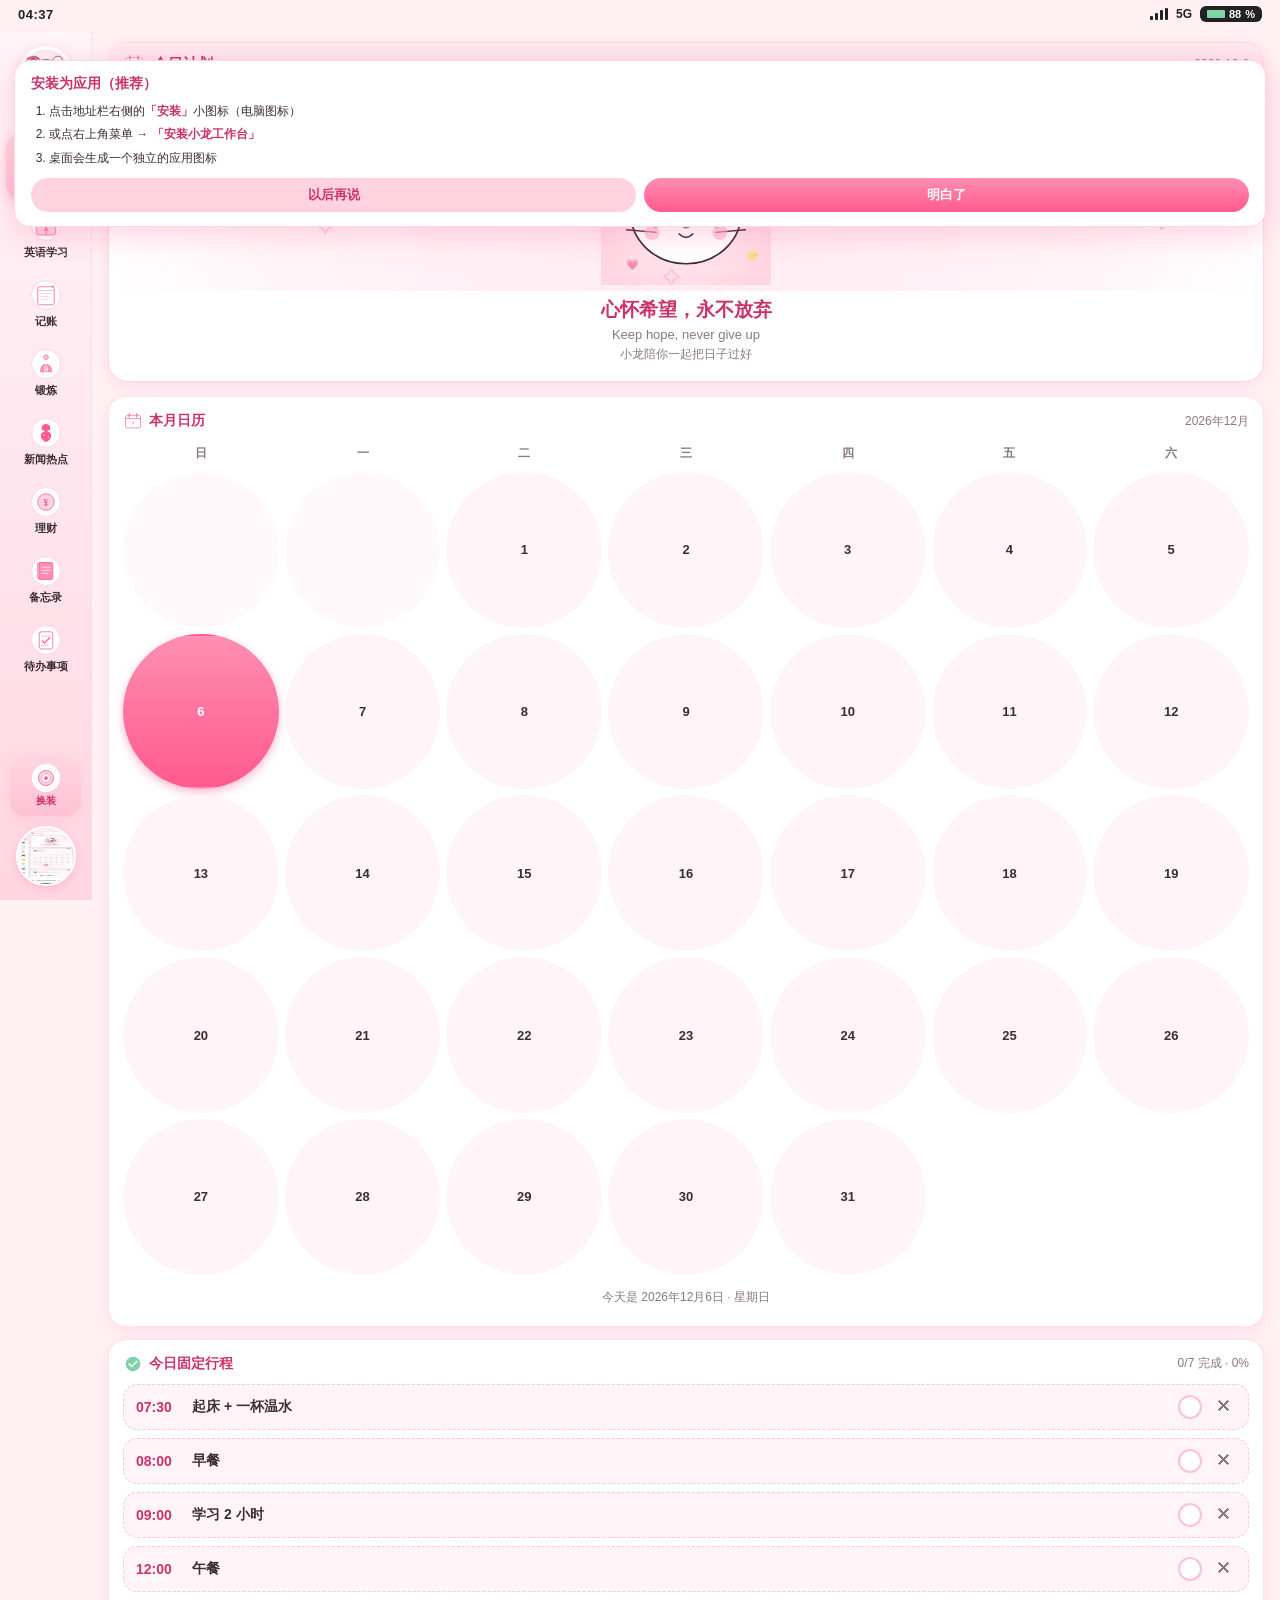
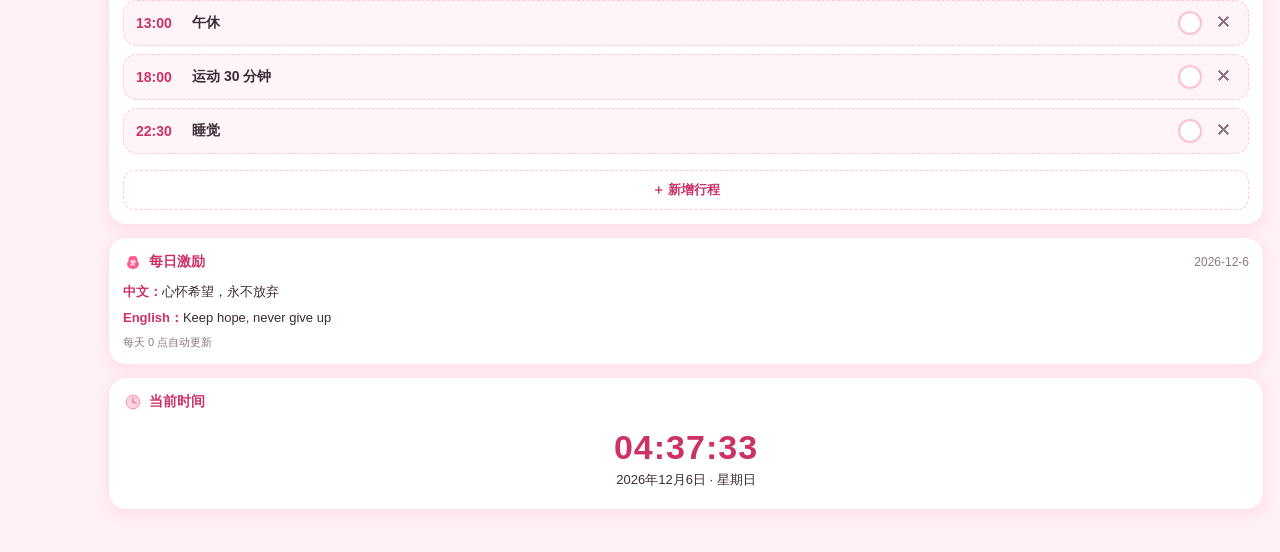
==== index.html @ 670fb342 "记账页改造：4321 四分存钱法（对话记账/预算进度/储蓄目标/存钱） - 替换原记账页为 4 个 tab 结构 - 对话记账：自然语言解析（'奶茶 15' / '刚需 房租 2000' / '收入 " ====
<!DOCTYPE html>
<html lang="zh-CN">
<head>
<meta charset="UTF-8" />
<meta name="viewport" content="width=device-width,initial-scale=1.0,maximum-scale=1.0,user-scalable=no" />
<meta name="theme-color" content="#ff5a8d" />
<meta name="apple-mobile-web-app-capable" content="yes" />
<meta name="apple-mobile-web-app-status-bar-style" content="default" />
<meta name="apple-mobile-web-app-title" content="小龙工作台" />
<meta name="mobile-web-app-capable" content="yes" />
<meta name="description" content="小龙工作台 - Hello Kitty 风格的个人工作台，支持换装和自定义主题" />
<link rel="manifest" href="./manifest.json?v=2" />
<link rel="icon" type="image/png" sizes="32x32" href="./assets/favicon-32.png?v=2" />
<link rel="icon" type="image/png" sizes="16x16" href="./assets/favicon-16.png?v=2" />
<link rel="apple-touch-icon" href="./assets/apple-touch-icon.png?v=2" />
<link rel="apple-touch-icon" sizes="180x180" href="./assets/apple-touch-icon.png?v=2" />
<link rel="apple-touch-icon-precomposed" href="./assets/apple-touch-icon.png?v=2" />
<link rel="stylesheet" href="./styles.css" />
<title>小龙工作台 · Kitty 风格</title>
</head>
<body>

<!-- 顶部状态栏 -->
<header class="status-bar">
  <span id="statusTime" class="status-time">--:--</span>
  <span class="status-icons">
    <span class="signal">
      <span></span><span></span><span></span><span></span>
    </span>
    <span class="net">5G</span>
    <span class="battery">
      <span class="batt-fill"></span>
      <span id="battPct">88</span>%
    </span>
  </span>
</header>

<div class="app">

  <!-- 左侧导航 -->
  <aside class="sidebar" id="sidebar">
    <div class="side-top">
      <img src="./assets/kitty.svg" alt="小龙" class="avatar-img" />
      <div class="avatar-name">小龙</div>
    </div>
    <nav class="nav">
      <button class="nav-item active" data-target="today">
        <span class="ico-img"><img src="./assets/kitty.svg" alt=""></span>
        <span class="label">今日计划</span>
      </button>
      <button class="nav-item" data-target="english">
        <span class="ico-img"><img src="./assets/icons/book.svg" alt=""></span>
        <span class="label">英语学习</span>
      </button>
      <button class="nav-item" data-target="ledger">
        <span class="ico-img"><img src="./assets/icons/ledger.svg" alt=""></span>
        <span class="label">记账</span>
      </button>
      <button class="nav-item" data-target="exercise">
        <span class="ico-img"><img src="./assets/icons/run.svg" alt=""></span>
        <span class="label">锻炼</span>
      </button>
      <button class="nav-item" data-target="news">
        <span class="ico-img"><img src="./assets/icons/fire.svg" alt=""></span>
        <span class="label">新闻热点</span>
      </button>
      <button class="nav-item" data-target="finance">
        <span class="ico-img"><img src="./assets/icons/money.svg" alt=""></span>
        <span class="label">理财</span>
      </button>
      <button class="nav-item" data-target="memo">
        <span class="ico-img"><img src="./assets/icons/memo.svg" alt=""></span>
        <span class="label">备忘录</span>
      </button>
      <button class="nav-item" data-target="todo">
        <span class="ico-img"><img src="./assets/icons/todo.svg" alt=""></span>
        <span class="label">待办事项</span>
      </button>
    </nav>
    <button class="customize-btn" id="customizeBtn">
      <span class="icon-wrap"><img src="./assets/icons/customize.svg" alt="" style="width:20px;height:20px;"></span>
      <span class="label">换装</span>
    </button>
    <div class="side-bottom">
      <img src="./assets/kitty-avatar.jpg" alt="" class="bot-kitty" />
    </div>
  </aside>

  <main class="content">

    <!-- 今日计划 -->
    <section class="page active" id="page-today">
      <div class="hero-card">
        <div class="page-header pink">
          <div class="left">
            <img src="./assets/icons/cal.svg" alt="" class="header-ico" />
            <span class="page-title">今日计划</span>
          </div>
          <span class="page-date" id="todayDate">2026-07-28</span>
        </div>
        <div class="hero-illu">
          <img src="./assets/kitty-hero.svg" alt="Kitty" class="hero-kitty" />
          <div class="sparkles">
            <span>✦</span><span>✧</span><span>✦</span><span>✧</span><span>✦</span><span>✧</span>
          </div>
        </div>
        <div class="hero-motto">
          <div class="motto-cn" id="mottoCN">今天也要元气满满呀</div>
          <div class="motto-en" id="mottoEN">Be full of energy today</div>
          <div class="motto-sub">小龙陪你一起把日子过好</div>
        </div>
      </div>

      <!-- 本月日历 -->
      <div class="card cal-card">
        <div class="card-row">
          <div class="card-title pink">
            <img src="./assets/icons/cal.svg" alt="" class="card-ico" />
            <span>本月日历</span>
          </div>
          <span class="muted" id="calMonthLabel">--</span>
        </div>
        <div class="cal-grid" id="calGrid"></div>
        <div class="cal-tip" id="calTip">今天是 --</div>
      </div>

      <!-- 今日固定行程 -->
      <div class="card checkin-card">
        <div class="card-row">
          <div class="card-title pink">
            <img src="./assets/icons/check.svg" alt="" class="card-ico" />
            <span>今日固定行程</span>
          </div>
          <span class="muted"><span id="checkDone">0</span>/7 完成 · <span id="checkPct">0</span>%</span>
        </div>
        <div class="routine-list" id="routineList"></div>
        <button class="btn-add-routine" id="addRoutineBtn">＋ 新增行程</button>
      </div>

      <!-- 每日激励 -->
      <div class="card quote-card">
        <div class="card-row">
          <div class="card-title pink">
            <img src="./assets/icons/heart.svg" alt="" class="card-ico" />
            <span>每日激励</span>
          </div>
          <span class="muted" id="quoteDate">—</span>
        </div>
        <div class="quote-line"><b>中文：</b><span id="quoteCN">—</span></div>
        <div class="quote-line"><b>English：</b><span id="quoteEN">—</span></div>
        <div class="quote-tip">每天 0 点自动更新</div>
      </div>

      <!-- 时钟 -->
      <div class="card clock-card">
        <div class="card-row">
          <div class="card-title pink">
            <img src="./assets/icons/clock.svg" alt="" class="card-ico" />
            <span>当前时间</span>
          </div>
        </div>
        <div class="clock-display">
          <div class="clock-time" id="clockTime">--:--:--</div>
          <div class="clock-date" id="clockDate">--</div>
        </div>
      </div>
    </section>

    <!-- 英语学习 -->
    <section class="page" id="page-english">
      <div class="page-header pink">
        <div class="left">
          <img src="./assets/icons/book.svg" alt="" class="header-ico" />
          <span class="page-title">英语学习</span>
        </div>
        <span class="page-date" id="enDate"></span>
      </div>

      <div class="card">
        <div class="card-title pink">今日单词打卡</div>
        <div class="word-card">
          <div class="word-en" id="wordEN">—</div>
          <div class="word-phonetic" id="wordPhonetic">—</div>
          <div class="word-cn" id="wordCN">—</div>
          <div class="word-example" id="wordExample">—</div>
        </div>
        <div class="actions-row">
          <button id="wordKnown" class="btn-pink">我会了</button>
          <button id="wordNext" class="btn-soft">下一个</button>
        </div>
        <div class="word-stats">
          <div>今日已掌握 <b id="wordKnownCount">0</b> 个</div>
          <div>累计掌握 <b id="wordTotalCount">0</b> 个</div>
        </div>
      </div>

      <div class="card">
        <div class="card-row">
          <span class="card-title pink">学习计划</span>
          <button id="addPlanBtn" class="btn-mini">＋ 新增</button>
        </div>
        <ul class="plan-list" id="planList"></ul>
        <div class="form-row" id="planAdd" hidden>
          <input id="planInput" placeholder="例如：每天背 20 个单词" />
          <select id="planCycle">
            <option value="daily">每日</option>
            <option value="weekly">每周</option>
            <option value="monthly">每月</option>
          </select>
          <button id="planSave" class="btn-pink">保存</button>
        </div>
      </div>

      <div class="card">
        <div class="card-title pink">连续打卡日历</div>
        <div class="streak-grid" id="streakGrid"></div>
      </div>
    </section>

    <!-- 记账（4321 四分存钱法） -->
    <section class="page" id="page-ledger">
      <div class="page-header pink">
        <div class="left">
          <img src="./assets/icons/sprout.svg" alt="" class="header-ico" />
          <span class="page-title">财务储蓄</span>
        </div>
        <span class="page-date" id="ledgerDate"></span>
      </div>

      <!-- 本月收入卡片 -->
      <div class="card income-card">
        <div class="income-row">
          <div>
            <div class="muted">本月收入</div>
            <div class="big-amount">¥<span id="monthIncome">0</span></div>
          </div>
          <button id="setIncomeBtn" class="btn-pink-small">设置收入</button>
        </div>
        <div class="muted" style="margin-top:4px;font-size:11px;">每月 1 号自动重置 · 按 40/30/20/10 分配到 4 个存钱罐</div>
      </div>

      <!-- 4 个 tab 切换 -->
      <div class="tab-bar" id="ledgerTabs">
        <button class="tab-item active" data-tab="chat">对话记账</button>
        <button class="tab-item" data-tab="pot">预算进度</button>
        <button class="tab-item" data-tab="goal">储蓄目标</button>
        <button class="tab-item" data-tab="plan">存钱</button>
      </div>

      <!-- Tab 1: 对话记账 -->
      <div class="tab-pane active" data-pane="chat">
        <div class="chat-card">
          <img src="./assets/icons/sprout.svg" alt="" class="chat-avatar" />
          <div class="chat-bubble">
            <div>嗨～我是你的记账小伙伴小苗</div>
            <div>直接发「刚需 外卖 36」</div>
            <div>或者「奶茶 15」就能记账啦！</div>
            <div>发「收入 8000」可以更新月收入哦～</div>
          </div>
        </div>

        <div class="card chat-input-card">
          <div class="form-row" style="grid-template-columns:1fr auto;">
            <input id="chatInput" placeholder="试试：休闲 奶茶 15" />
            <button id="chatSubmit" class="btn-pink">记一笔</button>
          </div>
          <div class="chat-tip">支持自然语言：「外卖36」「刚需 房租 2000」「收入 8000」</div>
        </div>

        <div class="card">
          <div class="card-row">
            <span class="card-title pink">本月账单（<span id="transCount">0</span> 笔）</span>
            <button id="resetMonthBtn" class="btn-mini ghost">清空本月</button>
          </div>
          <ul class="chat-list" id="transList4321"></ul>
        </div>
      </div>

      <!-- Tab 2: 预算进度 -->
      <div class="tab-pane" data-pane="pot">
        <div class="pot-intro">
          <div class="card-title pink">四个存钱罐</div>
          <div class="muted">满格=装满钱，消费从右往左取钱</div>
        </div>

        <div class="pot-list">
          <div class="pot-card" data-pot="need">
            <div class="pot-head">
              <img src="./assets/icons/pot-need.svg" class="pot-ico" alt="">
              <div class="pot-meta">
                <div class="pot-name">刚需支出</div>
                <div class="pot-pct">40% · 房租/水电/三餐/日用品</div>
              </div>
              <div class="pot-left"><div class="pot-left-cap">剩余</div><b id="potNeedLeft">¥0</b></div>
            </div>
            <div class="pot-progress"><i id="potNeedBar" style="width:0%"></i></div>
            <div class="pot-total">¥<span id="potNeedTotal">0</span></div>
          </div>

          <div class="pot-card" data-pot="want">
            <div class="pot-head">
              <img src="./assets/icons/pot-want.svg" class="pot-ico" alt="">
              <div class="pot-meta">
                <div class="pot-name">休闲弹性</div>
                <div class="pot-pct">30% · 穿搭/聚餐/爱好/网购/娱乐</div>
              </div>
              <div class="pot-left"><div class="pot-left-cap">剩余</div><b id="potWantLeft">¥0</b></div>
            </div>
            <div class="pot-progress"><i id="potWantBar" style="width:0%"></i></div>
            <div class="pot-total">¥<span id="potWantTotal">0</span></div>
          </div>

          <div class="pot-card" data-pot="save">
            <div class="pot-head">
              <img src="./assets/icons/pot-save.svg" class="pot-ico" alt="">
              <div class="pot-meta">
                <div class="pot-name">储蓄理财</div>
                <div class="pot-pct">20% · 原则只存入，减少支出</div>
              </div>
              <div class="pot-left"><div class="pot-left-cap">剩余</div><b id="potSaveLeft">¥0</b></div>
            </div>
            <div class="pot-progress"><i id="potSaveBar" style="width:0%"></i></div>
            <div class="pot-total">¥<span id="potSaveTotal">0</span></div>
          </div>

          <div class="pot-card" data-pot="emerg">
            <div class="pot-head">
              <img src="./assets/icons/pot-emerg.svg" class="pot-ico" alt="">
              <div class="pot-meta">
                <div class="pot-name">应急备用</div>
                <div class="pot-pct">10% · 医疗/突发紧急开销</div>
              </div>
              <div class="pot-left"><div class="pot-left-cap">剩余</div><b id="potEmergLeft">¥0</b></div>
            </div>
            <div class="pot-progress"><i id="potEmergBar" style="width:0%"></i></div>
            <div class="pot-total">¥<span id="potEmergTotal">0</span></div>
          </div>
        </div>

        <div class="card">
          <div class="card-row">
            <span class="card-title pink">本月账单（<span id="transCount2">0</span> 笔）</span>
          </div>
          <ul class="chat-list" id="transList2_4321"></ul>
        </div>
      </div>

      <!-- Tab 3: 储蓄目标 -->
      <div class="tab-pane" data-pane="goal">
        <div id="goalList4321"></div>
        <button id="addGoalBtn" class="btn-pink-big">＋ 新建储蓄目标</button>
        <button id="monthReportBtn" class="btn-soft" style="width:100%;margin-top:8px;">查看本月财务报告</button>
      </div>

      <!-- Tab 4: 存钱 -->
      <div class="tab-pane" data-pane="plan">
        <div class="card plan-intro">
          <div class="card-title pink">选一个存钱模式</div>
          <div class="muted" style="margin-top:4px;">自动生成可勾选的存钱计划，无痛积少成多</div>
        </div>

        <div class="card plan-template">
          <div class="plan-title">52周递增法</div>
          <div class="plan-desc">第1周 10 元，每周多 10 元，一年悄悄存下 13,780 元</div>
          <div class="form-row" style="grid-template-columns:1fr auto;align-items:center;">
            <div class="plan-input-wrap"><input id="plan52Start" type="number" value="10" /><span class="muted">元起存</span></div>
            <button id="gen52Btn" class="btn-pink-small">生成计划</button>
          </div>
        </div>

        <div class="card plan-template">
          <div class="plan-title">12存单法</div>
          <div class="plan-desc">每月固定存一笔，12 个月后连本带息滚动，强制造储蓄</div>
          <div class="form-row" style="grid-template-columns:1fr auto;align-items:center;">
            <div class="plan-input-wrap"><input id="plan12Amount" type="number" value="500" /><span class="muted">元/月</span></div>
            <button id="gen12Btn" class="btn-pink-small">生成计划</button>
          </div>
        </div>

        <div class="card plan-template">
          <div class="plan-title">收入比例法</div>
          <div class="plan-desc">按月收入比例自动计算，发工资先存钱</div>
          <div class="form-row" style="grid-template-columns:1fr auto;align-items:center;">
            <div class="plan-input-wrap"><input id="planPct" type="number" value="20" /><span class="muted">% 收入</span></div>
            <button id="genPctBtn" class="btn-pink-small">生成计划</button>
          </div>
        </div>

        <div id="planList4321"></div>
      </div>
    </section>

    <!-- 设置收入弹窗 -->
    <div class="modal-overlay" id="setIncomeModal" hidden>
      <div class="modal">
        <div class="modal-head">
          <h3>设置本月收入</h3>
          <button class="modal-close" data-close="setIncomeModal">✕</button>
        </div>
        <div class="modal-body">
          <div class="muted" style="margin-bottom:8px;">设置后将自动按 40/30/20/10 分配到 4 个存钱罐</div>
          <input id="setIncomeInput" type="number" placeholder="输入本月收入金额" style="width:100%;padding:10px;border:1px solid #ffc8d8;border-radius:10px;" />
        </div>
        <div class="modal-actions">
          <button class="btn-soft" data-close="setIncomeModal">取消</button>
          <button id="setIncomeConfirm" class="btn-pink">确定</button>
        </div>
      </div>
    </div>

    <!-- 新建储蓄目标弹窗 -->
    <div class="modal-overlay" id="addGoalModal" hidden>
      <div class="modal">
        <div class="modal-head">
          <h3>新建储蓄目标</h3>
          <button class="modal-close" data-close="addGoalModal">✕</button>
        </div>
        <div class="modal-body">
          <div class="form-row" style="grid-template-columns:1fr;">
            <input id="goalNameInput" placeholder="目标名称，例如：日本旅行" />
            <input id="goalTargetInput" type="number" placeholder="目标金额" />
            <input id="goalDeadlineInput" type="date" />
          </div>
        </div>
        <div class="modal-actions">
          <button class="btn-soft" data-close="addGoalModal">取消</button>
          <button id="addGoalConfirm" class="btn-pink">创建</button>
        </div>
      </div>
    </div>

    <!-- 存入弹窗 -->
    <div class="modal-overlay" id="depositModal" hidden>
      <div class="modal">
        <div class="modal-head">
          <h3 id="depositTitle">存入</h3>
          <button class="modal-close" data-close="depositModal">✕</button>
        </div>
        <div class="modal-body">
          <div class="muted" style="margin-bottom:8px;">从「储蓄理财」罐扣除相应金额</div>
          <input id="depositInput" type="number" placeholder="存入金额" style="width:100%;padding:10px;border:1px solid #ffc8d8;border-radius:10px;" />
        </div>
        <div class="modal-actions">
          <button class="btn-soft" data-close="depositModal">取消</button>
          <button id="depositConfirm" class="btn-pink">确定</button>
        </div>
      </div>
    </div>

    <!-- 流水明细弹窗 -->
    <div class="modal-overlay" id="historyModal" hidden>
      <div class="modal">
        <div class="modal-head">
          <h3 id="historyTitle">流水明细</h3>
          <button class="modal-close" data-close="historyModal">✕</button>
        </div>
        <div class="modal-body">
          <ul class="chat-list" id="historyList"></ul>
        </div>
        <div class="modal-actions">
          <button class="btn-pink" data-close="historyModal">关闭</button>
        </div>
      </div>
    </div>

    <!-- 锻炼 -->
    <section class="page" id="page-exercise">
      <div class="page-header pink">
        <div class="left">
          <img src="./assets/icons/run.svg" alt="" class="header-ico" />
          <span class="page-title">锻炼</span>
        </div>
        <span class="page-date" id="sportDate"></span>
      </div>
      <div class="card">
        <div class="card-title pink">今日锻炼打卡</div>
        <div class="sport-quick">
          <button data-sport="跑步" class="btn-soft">跑步</button>
          <button data-sport="瑜伽" class="btn-soft">瑜伽</button>
          <button data-sport="跳绳" class="btn-soft">跳绳</button>
          <button data-sport="力量" class="btn-soft">力量</button>
          <button data-sport="散步" class="btn-soft">散步</button>
          <button data-sport="骑行" class="btn-soft">骑行</button>
        </div>
        <div class="sport-stats">
          <div>本周已运动 <b id="sportWeek">0</b> 次</div>
          <div>累计 <b id="sportTotal">0</b> 次</div>
        </div>
      </div>
      <div class="card">
        <div class="card-row">
          <span class="card-title pink">今日记录</span>
          <span class="muted">支持自填</span>
        </div>
        <div class="form-row">
          <input id="sportName" placeholder="运动项目" />
          <input id="sportMin" type="number" placeholder="时长(分钟)" />
          <button id="sportAdd" class="btn-pink">＋ 记录</button>
        </div>
        <ul class="ledger-list" id="sportList"></ul>
      </div>
      <div class="card">
        <div class="card-title pink">本周运动日历</div>
        <div class="week-grid" id="sportWeekGrid"></div>
      </div>
    </section>

    <!-- 新闻热点 -->
    <section class="page" id="page-news">
      <div class="page-header pink">
        <div class="left">
          <img src="./assets/icons/fire.svg" alt="" class="header-ico" />
          <span class="page-title">新闻热点</span>
        </div>
        <span class="page-date" id="newsDate"></span>
      </div>
      <div class="card">
        <div class="card-title pink">今日要闻</div>
        <ul class="news-list" id="newsList"></ul>
      </div>
      <div class="card">
        <div class="card-row">
          <span class="card-title pink">我的关注</span>
          <button id="addNewsBtn" class="btn-mini">＋ 添加</button>
        </div>
        <ul class="follow-list" id="followList"></ul>
        <div class="form-row" id="followAdd" hidden>
          <input id="followInput" placeholder="想关注的话题，例如：AI 新进展" />
          <button id="followSave" class="btn-pink">保存</button>
        </div>
      </div>
    </section>

    <!-- 理财 -->
    <section class="page" id="page-finance">
      <div class="page-header pink">
        <div class="left">
          <img src="./assets/icons/money.svg" alt="" class="header-ico" />
          <span class="page-title">理财</span>
        </div>
        <span class="page-date" id="finDate"></span>
      </div>
      <div class="card">
        <div class="card-title pink">我的资产</div>
        <div class="fin-total">
          <div class="muted">总资产(¥)</div>
          <div class="big" id="finTotal">0.00</div>
        </div>
        <div class="fin-grid">
          <div class="fin-card"><div class="muted">余额</div><div id="finBalance">0.00</div></div>
          <div class="fin-card"><div class="muted">基金</div><div id="finFund">0.00</div></div>
          <div class="fin-card"><div class="muted">存款</div><div id="finSaving">0.00</div></div>
          <div class="fin-card"><div class="muted">其他</div><div id="finOther">0.00</div></div>
        </div>
      </div>
      <div class="card">
        <div class="card-title pink">更新资产</div>
        <div class="form-row">
          <input id="finInput" type="number" placeholder="金额" />
          <select id="finKind">
            <option value="balance">余额</option>
            <option value="fund">基金</option>
            <option value="saving">存款</option>
            <option value="other">其他</option>
          </select>
          <button id="finAdd" class="btn-pink">＋ 增加</button>
        </div>
      </div>
      <div class="card">
        <div class="card-title pink">理财目标</div>
        <div class="form-row">
          <input id="goalName" placeholder="目标名称，例如：旅行基金" />
          <input id="goalAmt" type="number" placeholder="目标金额" />
          <input id="goalSaved" type="number" placeholder="已存" />
          <button id="goalAdd" class="btn-pink">＋ 新增</button>
        </div>
        <ul class="goal-list" id="goalList"></ul>
      </div>
    </section>

    <!-- 备忘录 -->
    <section class="page" id="page-memo">
      <div class="page-header pink">
        <div class="left">
          <img src="./assets/icons/memo.svg" alt="" class="header-ico" />
          <span class="page-title">备忘录</span>
        </div>
        <span class="page-date" id="memoDate"></span>
      </div>
      <div class="card">
        <div class="card-title pink">写点什么吧</div>
        <textarea id="memoInput" placeholder="记录今天的小灵感..."></textarea>
        <div class="memo-actions">
          <button id="memoSave" class="btn-pink">保存</button>
          <button id="memoExport" class="btn-soft">导出全部</button>
          <button id="memoClear" class="btn-mini ghost">清空</button>
        </div>
      </div>
      <div class="card">
        <div class="card-title pink">我的备忘录</div>
        <ul class="memo-list" id="memoList"></ul>
      </div>
    </section>

    <!-- 待办四象限 -->
    <section class="page" id="page-todo">
      <div class="page-header pink">
        <div class="left">
          <img src="./assets/icons/todo.svg" alt="" class="header-ico" />
          <span class="page-title">待办事项</span>
        </div>
        <span class="page-date" id="todoDate"></span>
      </div>
      <div class="card">
        <div class="card-title pink">新增待办</div>
        <div class="form-row">
          <input id="todoInput" placeholder="要做的事..." />
          <select id="todoQuadrant">
            <option value="urgent">紧急</option>
            <option value="middle">中等</option>
            <option value="slow">缓</option>
            <option value="plan">计划</option>
          </select>
          <button id="todoAdd" class="btn-pink">＋ 添加</button>
        </div>
      </div>
      <div class="quadrant">
        <div class="q-card q-urgent">
          <div class="q-title">紧急</div>
          <ul class="q-list" data-q="urgent"></ul>
        </div>
        <div class="q-card q-middle">
          <div class="q-title">中等</div>
          <ul class="q-list" data-q="middle"></ul>
        </div>
        <div class="q-card q-slow">
          <div class="q-title">缓</div>
          <ul class="q-list" data-q="slow"></ul>
        </div>
        <div class="q-card q-plan">
          <div class="q-title">计划</div>
          <ul class="q-list" data-q="plan"></ul>
        </div>
      </div>
      <div class="card">
        <div class="card-row">
          <span class="card-title pink">已完成</span>
          <span class="muted" id="doneCount">0 项</span>
        </div>
        <ul class="done-list" id="doneList"></ul>
      </div>
    </section>

  </main>
</div>

<div class="toast" id="toast"></div>
<button class="menu-toggle" id="menuToggle">☰</button>

<!-- 安装到主屏幕引导 -->
<div class="install-tip" id="installTip">
  <div class="tip-head" id="installHead">添加到主屏幕</div>
  <div class="tip-body" id="installBody"></div>
  <div class="tip-actions">
    <button class="close-tip" id="installLater">以后再说</button>
    <button class="got-it" id="installGot">明白了</button>
  </div>
</div>

<!-- 换装面板 -->
<div class="cust-overlay" id="custOverlay">
  <div class="cust-panel">
    <div class="cust-head">
      <h3>换装中心</h3>
      <button class="cust-close" id="custClose">✕</button>
    </div>
    <div class="cust-tabs">
      <button class="cust-tab active" data-pane="images">图片</button>
      <button class="cust-tab" data-pane="theme">配色</button>
      <button class="cust-tab" data-pane="nick">昵称</button>
    </div>
    <div class="cust-body">

      <!-- 图片 -->
      <div class="cust-pane active" data-pane="images">
        <div class="cust-section">
          <div class="sec-title">整体背景</div>
          <div class="cust-item" data-key="bg">
            <div class="preview">预览</div>
            <div class="info">
              <div class="name">背景纹理图</div>
              <div class="hint">建议 400×400 平铺图案</div>
            </div>
            <div class="ops">
              <button class="upload-btn">上传</button>
              <button class="reset-btn">重置</button>
            </div>
          </div>
        </div>

        <div class="cust-section">
          <div class="sec-title">头像与装饰</div>
          <div class="cust-item" data-key="avatar">
            <div class="preview">预览</div>
            <div class="info">
              <div class="name">侧边栏头像</div>
              <div class="hint">建议方形 PNG/JPG</div>
            </div>
            <div class="ops">
              <button class="upload-btn">上传</button>
              <button class="reset-btn">重置</button>
            </div>
          </div>
          <div class="cust-item" data-key="hero">
            <div class="preview">预览</div>
            <div class="info">
              <div class="name">首页 Hero 大图</div>
              <div class="hint">首页和记账页都会用</div>
            </div>
            <div class="ops">
              <button class="upload-btn">上传</button>
              <button class="reset-btn">重置</button>
            </div>
          </div>
          <div class="cust-item" data-key="sideBottom">
            <div class="preview">预览</div>
            <div class="info">
              <div class="name">侧边栏底部装饰</div>
              <div class="hint">圆形头像位置</div>
            </div>
            <div class="ops">
              <button class="upload-btn">上传</button>
              <button class="reset-btn">重置</button>
            </div>
          </div>
        </div>

        <div class="cust-section">
          <div class="sec-title">导航图标（8 个）</div>
          <div class="cust-item" data-key="nav.today" data-default="./assets/kitty.svg">
            <div class="preview">预览</div>
            <div class="info"><div class="name">今日计划</div></div>
            <div class="ops">
              <button class="upload-btn">上传</button>
              <button class="reset-btn">重置</button>
            </div>
          </div>
          <div class="cust-item" data-key="nav.english" data-default="./assets/icons/book.svg">
            <div class="preview">预览</div>
            <div class="info"><div class="name">英语学习</div></div>
            <div class="ops">
              <button class="upload-btn">上传</button>
              <button class="reset-btn">重置</button>
            </div>
          </div>
          <div class="cust-item" data-key="nav.ledger" data-default="./assets/icons/ledger.svg">
            <div class="preview">预览</div>
            <div class="info"><div class="name">记账</div></div>
            <div class="ops">
              <button class="upload-btn">上传</button>
              <button class="reset-btn">重置</button>
            </div>
          </div>
          <div class="cust-item" data-key="nav.exercise" data-default="./assets/icons/run.svg">
            <div class="preview">预览</div>
            <div class="info"><div class="name">锻炼</div></div>
            <div class="ops">
              <button class="upload-btn">上传</button>
              <button class="reset-btn">重置</button>
            </div>
          </div>
          <div class="cust-item" data-key="nav.news" data-default="./assets/icons/fire.svg">
            <div class="preview">预览</div>
            <div class="info"><div class="name">新闻热点</div></div>
            <div class="ops">
              <button class="upload-btn">上传</button>
              <button class="reset-btn">重置</button>
            </div>
          </div>
          <div class="cust-item" data-key="nav.finance" data-default="./assets/icons/money.svg">
            <div class="preview">预览</div>
            <div class="info"><div class="name">理财</div></div>
            <div class="ops">
              <button class="upload-btn">上传</button>
              <button class="reset-btn">重置</button>
            </div>
          </div>
          <div class="cust-item" data-key="nav.memo" data-default="./assets/icons/memo.svg">
            <div class="preview">预览</div>
            <div class="info"><div class="name">备忘录</div></div>
            <div class="ops">
              <button class="upload-btn">上传</button>
              <button class="reset-btn">重置</button>
            </div>
          </div>
          <div class="cust-item" data-key="nav.todo" data-default="./assets/icons/todo.svg">
            <div class="preview">预览</div>
            <div class="info"><div class="name">待办事项</div></div>
            <div class="ops">
              <button class="upload-btn">上传</button>
              <button class="reset-btn">重置</button>
            </div>
          </div>
        </div>

        <div class="cust-section">
          <div class="sec-title">首页小图标（4 个）</div>
          <div class="cust-item" data-key="pageIco.cal" data-default="./assets/icons/cal.svg">
            <div class="preview">预览</div>
            <div class="info"><div class="name">日历图标</div></div>
            <div class="ops">
              <button class="upload-btn">上传</button>
              <button class="reset-btn">重置</button>
            </div>
          </div>
          <div class="cust-item" data-key="pageIco.check" data-default="./assets/icons/check.svg">
            <div class="preview">预览</div>
            <div class="info"><div class="name">对勾图标</div></div>
            <div class="ops">
              <button class="upload-btn">上传</button>
              <button class="reset-btn">重置</button>
            </div>
          </div>
          <div class="cust-item" data-key="pageIco.heart" data-default="./assets/icons/heart.svg">
            <div class="preview">预览</div>
            <div class="info"><div class="name">爱心图标</div></div>
            <div class="ops">
              <button class="upload-btn">上传</button>
              <button class="reset-btn">重置</button>
            </div>
          </div>
          <div class="cust-item" data-key="pageIco.clock" data-default="./assets/icons/clock.svg">
            <div class="preview">预览</div>
            <div class="info"><div class="name">时钟图标</div></div>
            <div class="ops">
              <button class="upload-btn">上传</button>
              <button class="reset-btn">重置</button>
            </div>
          </div>
        </div>
      </div>

      <!-- 配色 -->
      <div class="cust-pane" data-pane="theme">
        <h4>选择一套主题色</h4>
        <div class="cust-grid" id="themeGrid"></div>
      </div>

      <!-- 昵称 -->
      <div class="cust-pane" data-pane="nick">
        <h4>侧边栏昵称</h4>
        <div class="cust-nick-row">
          <input id="nickInput" placeholder="例如：小龙" maxlength="8" />
          <button id="nickSave">保存</button>
        </div>
      </div>

    </div>
    <div class="cust-footer">
      <button class="reset-all" id="resetAllBtn">全部重置</button>
      <button class="save-all" id="saveAllBtn">完成</button>
    </div>
  </div>
</div>

<script src="./app.js"></script>
</body>
</html>
---- styles.css ----
/* ===== 小龙工作台 · Hello Kitty 风格 ===== */
:root{
  --pink-50:#fff7fa;
  --pink-100:#ffe1ea;
  --pink-200:#ffc8d8;
  --pink-300:#ffadc6;
  --pink-400:#ff8fb1;
  --pink-500:#ff5a8d;
  --pink-600:#e2487a;
  --pink-700:#cc3168;
  --bg:#fff0f3;
  --bg-soft:#fff5f8;       /* 卡片背景偏色 */
  --bg-soft-2:#ffeaf1;     /* 渐变亮端 */
  --bg-soft-3:#ffe3ec;     /* 侧边栏中间色 */
  --bg-soft-4:#ffe7ee;     /* 径向高光色 */
  --bg-soft-5:#ffe7ef;     /* 径向高光色 2 */
  --bg-soft-6:#ffe9f1;     /* nav hover */
  --bg-deep:#ffd6e2;       /* 渐变深端 */
  --line:#ffd6e2;
  --line-d:#ffc0d3;        /* dashed border */
  --line-d2:#ffc8d3;       /* 较浅 dashed */
  --line-d3:#ffc8d8;       /* input border */
  --line-2:#ffd2df;        /* 标签/小按钮背景 */
  --line-3:#ffc1d4;        /* active 渐变深端 */
  --ink:#3d2c35;
  --ink-soft:#8a7782;
  --good:#7ed4a8;
  --good-bg:#d6f0e0;       /* 完成态背景 */
  --good-line:#a8dfc0;     /* 完成态边框 */
  --shadow:0 4px 14px rgba(255,143,177,.18);
}

*{box-sizing:border-box;-webkit-tap-highlight-color:transparent;}
html,body{margin:0;padding:0;background:var(--bg);color:var(--ink);font-family:"PingFang SC","Microsoft YaHei",-apple-system,sans-serif;overflow-x:hidden;}

/* ====== 6 套预设配色主题 ====== */
/* pink 为默认，变量已在 :root 中定义 */
[data-theme="azure"]{
  --pink-50:#eef7ff;--pink-100:#d8edff;--pink-200:#b8defa;--pink-300:#8fcaee;--pink-400:#5fb0e0;--pink-500:#2f8fc9;
  --pink-600:#1f6fa8;--pink-700:#144f80;--bg:#eaf4fb;
  --bg-soft:#f4faff;--bg-soft-2:#ddeefe;--bg-soft-3:#d6e8f6;--bg-soft-4:#d6eaf4;--bg-soft-5:#daedf5;--bg-soft-6:#d8ebf6;--bg-deep:#bcd9ee;
  --line:#cfe2f0;--line-d:#bbd5e6;--line-d2:#c4d8e8;--line-d3:#b8d4e6;--line-2:#c5dbeb;--line-3:#a5c8e0;
  --ink:#1f3242;--ink-soft:#5f7a93;--good:var(--good);--good-bg:var(--good-bg);--good-line:var(--good-line);
  --shadow:0 4px 14px rgba(47,143,201,.18);
}
[data-theme="lavender"]{
  --pink-50:#f7f3ff;--pink-100:#ece3ff;--pink-200:#dac6ff;--pink-300:#c4a5f0;--pink-400:#a77fe0;--pink-500:#8a5fc9;
  --pink-600:#6f44a8;--pink-700:#553080;--bg:#f1ebfa;
  --bg-soft:#faf6ff;--bg-soft-2:#efe4ff;--bg-soft-3:#ead9ff;--bg-soft-4:#ead8ff;--bg-soft-5:#ece0ff;--bg-soft-6:#ebe0ff;--bg-deep:#d8c4f0;
  --line:#e0d2f0;--line-d:#cbb8e6;--line-d2:#d0bce8;--line-d3:#c4abe0;--line-2:#d4bfee;--line-3:#b89ce0;
  --ink:#2f2542;--ink-soft:#6f5f93;--good:var(--good);--good-bg:var(--good-bg);--good-line:var(--good-line);
  --shadow:0 4px 14px rgba(138,95,201,.18);
}
[data-theme="mint"]{
  --pink-50:#effbf6;--pink-100:#d6f5e8;--pink-200:#b4eccc;--pink-300:#8fdfb0;--pink-400:#5fc890;--pink-500:#3fae76;
  --pink-600:#2a8d5e;--pink-700:#1d6b48;--bg:#ecf6f0;
  --bg-soft:#f4fbf7;--bg-soft-2:#dcf0e2;--bg-soft-3:#d0e9d8;--bg-soft-4:#d6ecdc;--bg-soft-5:#d8edde;--bg-soft-6:#d2e8da;--bg-deep:#b4e0c4;
  --line:#cfe6da;--line-d:#b8d8c4;--line-d2:#bdd9c8;--line-d3:#b0d4bc;--line-2:#bedfcc;--line-3:#95c8a8;
  --ink:#243b32;--ink-soft:#5f7a6e;--good:var(--good);--good-bg:var(--good-bg);--good-line:var(--good-line);
  --shadow:0 4px 14px rgba(63,174,118,.18);
}
[data-theme="amber"]{
  --pink-50:#fff7e6;--pink-100:#ffedc8;--pink-200:#ffe0a0;--pink-300:#ffcf70;--pink-400:#ffb840;--pink-500:#f5a015;
  --pink-600:#cc8411;--pink-700:#a36a0a;--bg:#fdf3e3;
  --bg-soft:#fff8eb;--bg-soft-2:#ffe9c0;--bg-soft-3:#fde0b6;--bg-soft-4:#fde4c0;--bg-soft-5:#fde6c5;--bg-soft-6:#fde2bc;--bg-deep:#f4cb80;
  --line:#f0dab8;--line-d:#e0c898;--line-d2:#e3cea0;--line-d3:#d8c290;--line-2:#ead09c;--line-3:#d4b06a;
  --ink:#3d2f15;--ink-soft:#8a7450;--good:var(--good);--good-bg:var(--good-bg);--good-line:var(--good-line);
  --shadow:0 4px 14px rgba(245,160,21,.18);
}
[data-theme="charcoal"]{
  --pink-50:#f3f3f3;--pink-100:#e0e0e0;--pink-200:#c4c4c4;--pink-300:#9f9f9f;--pink-400:#6f6f6f;--pink-500:#3a3a3a;
  --pink-600:#2a2a2a;--pink-700:#1a1a1a;--bg:#ececec;
  --bg-soft:#f4f4f4;--bg-soft-2:#dcdcdc;--bg-soft-3:#d2d2d2;--bg-soft-4:#d8d8d8;--bg-soft-5:#dadada;--bg-soft-6:#d6d6d6;--bg-deep:#b8b8b8;
  --line:#cfcfcf;--line-d:#b8b8b8;--line-d2:#bcbcbc;--line-d3:#aeaeae;--line-2:#bebebe;--line-3:#9a9a9a;
  --ink:#1a1a1a;--ink-soft:#5a5a5a;--good:var(--good);--good-bg:var(--good-bg);--good-line:var(--good-line);
  --shadow:0 4px 14px rgba(58,58,58,.2);
}

/* 背景纹理：Kitty花纹作为整体背景，淡化处理 */
body{
  position:relative;
  background-color:var(--bg);
}
/* 让背景纹理淡化，只做氛围；用 CSS 变量便于换装 */
body::before{
  content:"";position:fixed;inset:0;z-index:-2;
  background-image:var(--bg-img, url('./assets/kitty-pattern.svg'));
  background-size:380px 380px;
  background-repeat:repeat;
  opacity:.18;
}
body::after{
  content:"";position:fixed;inset:0;z-index:-1;pointer-events:none;
  background:
    radial-gradient(circle at 20% 10%, var(--bg-soft-4) 0, transparent 40%),
    radial-gradient(circle at 80% 70%, var(--bg-soft-5) 0, transparent 40%),
    rgba(255,240,243,.35);
}

button{cursor:pointer;font-family:inherit;border:none;}

/* ===== 状态栏 ===== */
.status-bar{
  position:sticky;top:0;z-index:50;
  display:flex;justify-content:space-between;align-items:center;
  padding:6px 18px;font-weight:800;color:#222;
  background:color-mix(in srgb, var(--bg) 85%, transparent);backdrop-filter:blur(6px);
  font-size:13px;
}
.status-time{letter-spacing:.5px;}
.status-icons{display:flex;align-items:center;gap:8px;font-size:12px;color:#222;}
.signal{display:inline-flex;align-items:flex-end;gap:2px;height:12px;}
.signal span{display:inline-block;width:3px;background:#222;border-radius:1px;}
.signal span:nth-child(1){height:30%;}
.signal span:nth-child(2){height:55%;}
.signal span:nth-child(3){height:80%;}
.signal span:nth-child(4){height:100%;}
.battery{
  background:#222;color:#fff;padding:2px 7px;border-radius:6px;font-size:11px;
  display:flex;align-items:center;gap:4px;
}
.battery .batt-fill{display:inline-block;width:18px;height:8px;background:var(--good);border-radius:1px;}

/* ===== App ===== */
.app{display:flex;min-height:calc(100vh - 32px);}

/* ===== 左侧导航 ===== */
.sidebar{
  width:92px;flex-shrink:0;
  background:linear-gradient(180deg,var(--bg-soft) 0%,var(--bg-soft-3) 60%,var(--line) 100%);
  border-right:1px dashed var(--line);
  padding:14px 6px;position:sticky;top:32px;height:calc(100vh - 32px);
  overflow-y:auto;display:flex;flex-direction:column;
}
.side-top{display:flex;flex-direction:column;align-items:center;gap:6px;margin-bottom:14px;}
.avatar-img{width:54px;height:54px;border-radius:50%;border:3px solid #fff;
  box-shadow:0 4px 12px rgba(255,143,177,.45);background:#fff;}
.avatar-name{
  font-size:12px;color:var(--pink-700);font-weight:800;
  max-width:80px;overflow:hidden;text-overflow:ellipsis;white-space:nowrap;line-height:1.2;
}
.nav{display:flex;flex-direction:column;gap:4px;flex:1;}
.nav-item{
  display:flex;flex-direction:column;align-items:center;gap:4px;
  padding:8px 4px;border-radius:14px;background:transparent;
  color:var(--ink);cursor:pointer;transition:.25s;
}
.nav-item:hover{background:var(--bg-soft-6);}
.nav-item.active{
  background:linear-gradient(180deg,var(--line),var(--line-3));
  box-shadow:0 4px 10px rgba(255,143,177,.4);color:var(--pink-700);
}
.nav-item .ico-img{
  width:30px;height:30px;border-radius:50%;overflow:hidden;
  display:flex;align-items:center;justify-content:center;
  background:#fff;border:1px solid var(--line);
}
.nav-item .ico-img img{width:24px;height:24px;object-fit:contain;}
.nav-item .label{font-size:11px;font-weight:600;}

.side-bottom{display:flex;justify-content:center;padding-top:10px;}
.bot-kitty{width:60px;height:60px;border-radius:50%;border:2px solid #fff;box-shadow:0 3px 8px rgba(255,143,177,.4);}

.content{flex:1;padding:14px 16px 30px;overflow-y:auto;min-width:0;}

/* ===== 页面通用 ===== */
.page{display:none;animation:fade .35s ease;}
.page.active{display:block;}
@keyframes fade{from{opacity:0;transform:translateY(6px);}to{opacity:1;transform:none;}}

.page-header{
  display:flex;justify-content:space-between;align-items:center;
  padding:10px 14px;border-radius:18px;margin-bottom:12px;
  background:linear-gradient(180deg,var(--bg-soft-2),var(--line));
  box-shadow:var(--shadow);
}
.page-header.pink{background:linear-gradient(180deg,var(--bg-soft-2),var(--line));}
.page-header .left{display:flex;align-items:center;gap:8px;}
.header-ico{width:22px;height:22px;}
.card-ico{width:20px;height:20px;}
.page-title{font-weight:800;color:var(--pink-700);font-size:15px;}
.page-date{color:var(--ink-soft);font-size:12px;}

/* ===== Card ===== */
.card{
  background:#fff;border-radius:18px;padding:14px;margin-bottom:12px;
  border:1px solid var(--pink-100);box-shadow:var(--shadow);
}
.card-title{font-weight:700;color:var(--pink-700);font-size:14px;display:flex;align-items:center;gap:6px;}
.card-title.pink{color:var(--pink-700);}
.card-row{display:flex;justify-content:space-between;align-items:center;gap:8px;margin-bottom:10px;}
.muted{color:var(--ink-soft);font-size:12px;}

/* ===== Hero Card ===== */
.hero-card{
  background:#fff;border-radius:20px;padding:0;margin-bottom:14px;
  border:1px solid var(--line);box-shadow:var(--shadow);overflow:hidden;
}
.hero-illu{
  display:flex;justify-content:center;padding:18px 0 6px;
  background:radial-gradient(circle at 50% 50%, var(--bg-soft-2) 0, var(--bg-soft) 70%, transparent 100%);
  position:relative;
}
.hero-kitty{width:170px;height:170px;animation:float 3s ease-in-out infinite;}
@keyframes float{0%,100%{transform:translateY(0);}50%{transform:translateY(-8px);}}
.sparkles{position:absolute;inset:0;pointer-events:none;}
.sparkles span{position:absolute;color:#ffb1c6;font-size:18px;animation:twinkle 2.4s infinite ease-in-out;}
.sparkles span:nth-child(1){left:8%;top:14%;}
.sparkles span:nth-child(2){left:18%;top:62%;animation-delay:.5s;}
.sparkles span:nth-child(3){right:14%;top:20%;animation-delay:1s;}
.sparkles span:nth-child(4){right:8%;top:60%;animation-delay:1.5s;}
.sparkles span:nth-child(5){left:48%;top:6%;animation-delay:2s;}
.sparkles span:nth-child(6){left:48%;top:88%;animation-delay:.8s;}
@keyframes twinkle{0%,100%{opacity:.3;transform:scale(.9);}50%{opacity:.95;transform:scale(1.3);}}
.hero-motto{text-align:center;padding:6px 14px 18px;}
.motto-cn{font-size:19px;font-weight:800;color:var(--pink-700);}
.motto-cn.pink{color:var(--pink-700);}
.motto-en{font-size:13px;color:var(--ink-soft);margin-top:4px;}
.motto-sub{font-size:12px;color:var(--ink-soft);margin-top:4px;}

/* ===== 日历 ===== */
.cal-card .cal-grid{
  display:grid;grid-template-columns:repeat(7,1fr);gap:6px;margin:8px 0;
}
.cal-grid .d-head{text-align:center;font-size:12px;color:var(--ink-soft);padding:4px 0;font-weight:700;}
.cal-grid .d-cell{
  aspect-ratio:1/1;border-radius:50%;background:var(--bg-soft);
  display:flex;align-items:center;justify-content:center;
  font-size:13px;color:var(--ink);font-weight:600;
  border:2px solid transparent;
}
.cal-grid .d-cell.muted{color:var(--ink-soft);opacity:.5;}
.cal-grid .d-cell.today{
  background:linear-gradient(180deg,var(--pink-400),var(--pink-500));
  color:#fff;font-weight:800;box-shadow:0 4px 10px rgba(255,90,141,.4);
}
.cal-grid .d-cell.has-note{background:var(--line);color:var(--pink-700);}
.cal-tip{text-align:center;font-size:12px;color:var(--ink-soft);padding:6px;}

/* ===== 打卡行程 ===== */
.routine-list{display:flex;flex-direction:column;gap:8px;margin:8px 0;}
.routine-item{
  display:flex;align-items:center;gap:10px;
  background:var(--bg-soft);border:1px dashed var(--line-d2);border-radius:14px;
  padding:10px 12px;cursor:pointer;transition:.2s;
}
.routine-item:active{transform:scale(.98);}
.routine-item.done{background:var(--good-bg);border-color:var(--good-line);}
.routine-item .time{color:var(--pink-700);font-weight:800;font-size:14px;min-width:46px;}
.routine-item .name{flex:1;font-weight:600;font-size:14px;}
.routine-item .chk{
  width:24px;height:24px;border-radius:50%;
  border:2px solid var(--line-d);display:flex;align-items:center;justify-content:center;
  background:#fff;flex-shrink:0;
}
.routine-item.done .chk{background:var(--good);border-color:var(--good);}
.routine-item.done .chk::after{content:"✓";color:#fff;font-weight:800;font-size:14px;}
.routine-item .del{background:none;color:var(--ink-soft);font-size:16px;padding:0 4px;}

.btn-add-routine{
  width:100%;padding:10px;border:1px dashed var(--line-d2);background:transparent;
  border-radius:12px;color:var(--pink-700);font-weight:700;margin-top:8px;font-size:13px;
}

/* ===== Clock ===== */
.clock-card .clock-display{text-align:center;padding:6px 0;}
.clock-time{font-size:34px;font-weight:800;color:var(--pink-700);letter-spacing:1px;}
.clock-date{font-size:13px;color:var(--ink);margin-top:4px;}

/* ===== Quote ===== */
.quote-line{margin:6px 0;font-size:13px;line-height:1.6;}
.quote-line b{color:var(--pink-700);}
.quote-tip{font-size:11px;color:var(--ink-soft);margin-top:6px;}

/* ===== Buttons ===== */
.btn-pink,.btn-soft,.btn-mini{
  border:none;cursor:pointer;font-weight:700;border-radius:99px;
  padding:8px 14px;font-size:13px;
}
.btn-pink{background:linear-gradient(180deg,var(--pink-400),var(--pink-500));color:#fff;
  box-shadow:0 4px 10px rgba(255,90,141,.3);}
.btn-soft{background:var(--line);color:var(--pink-700);}
.btn-mini{background:var(--line-2);color:var(--pink-700);font-size:12px;padding:4px 10px;}
.btn-mini.ghost{background:transparent;border:1px dashed var(--line-d);color:var(--ink-soft);}

.actions-row{display:flex;gap:8px;justify-content:center;margin-top:10px;}

/* ===== Word ===== */
.word-card{
  background:linear-gradient(180deg,#fff,var(--bg-soft));
  border:1px solid var(--line);border-radius:16px;
  padding:18px 10px;margin-bottom:10px;text-align:center;
}
.word-en{font-size:26px;font-weight:800;color:var(--pink-700);}
.word-phonetic{color:var(--ink-soft);font-size:13px;margin:4px 0 8px;}
.word-cn{font-size:14px;color:var(--ink);}
.word-example{font-size:12px;color:var(--ink-soft);margin-top:8px;font-style:italic;}
.word-stats{display:flex;justify-content:space-around;margin-top:10px;font-size:12px;color:var(--ink-soft);}
.word-stats b{color:var(--pink-600);}

/* ===== Streak ===== */
.streak-grid{display:grid;grid-template-columns:repeat(7,1fr);gap:6px;}
.streak-grid .day{
  aspect-ratio:1/1;border-radius:8px;background:var(--bg-soft);
  display:flex;align-items:center;justify-content:center;font-size:11px;color:var(--ink-soft);
}
.streak-grid .day.checked{background:linear-gradient(180deg,var(--pink-400),var(--pink-500));color:#fff;font-weight:700;}
.streak-grid .day.today{border:2px solid var(--pink-500);}

/* ===== Plan / List ===== */
.plan-list,.ledger-list,.memo-list,.done-list,.follow-list,.goal-list,.news-list{
  list-style:none;padding:0;margin:8px 0;
}
.plan-list li,.ledger-list li,.memo-list li,.follow-list li,.goal-list li,.done-list li,.news-list li{
  display:flex;justify-content:space-between;align-items:center;gap:8px;
  background:var(--bg-soft);border:1px dashed var(--line-d);border-radius:12px;
  padding:8px 10px;margin-bottom:6px;font-size:13px;
}
.plan-list li .left{display:flex;align-items:center;gap:6px;}

.form-row{display:grid;grid-template-columns:repeat(2,1fr);gap:8px;margin-top:8px;}
.form-row select,.form-row input,.form-row button,.form-row textarea{
  padding:8px 10px;border:1px solid var(--line-d3);border-radius:10px;background:#fff;font-size:13px;outline:none;
}
.form-row input:focus,.form-row select:focus{border-color:var(--pink-500);}
.form-row button{grid-column:span 2;border:none;background:linear-gradient(180deg,var(--pink-400),var(--pink-500));color:#fff;font-weight:700;cursor:pointer;}

/* ===== 记账 ===== */
.hero-ledger{
  background:linear-gradient(180deg,#fff,var(--bg-soft));
  border:1px solid var(--line);border-radius:18px;padding:14px;
  text-align:center;margin-bottom:12px;
}
.hero-ledger .led-illu{width:140px;height:140px;margin:0 auto;}
.ledger-summary{display:grid;grid-template-columns:1fr 1fr;gap:10px;margin-top:8px;}
.sum-item{
  background:#fff;border:1px solid var(--line);border-radius:14px;
  padding:14px;text-align:center;position:relative;
}
.sum-item.income .sum-val{color:#5cba8f;}
.sum-item.expense .sum-val{color:var(--pink-600);}
.sum-item .star{position:absolute;top:-10px;left:14px;color:#ffb14d;font-size:22px;}
.sum-val{font-size:24px;font-weight:800;margin:4px 0;}
.sum-label{font-size:12px;color:var(--ink-soft);}
.balance{margin-top:10px;text-align:right;font-size:14px;}
.balance b{color:var(--good);font-size:18px;margin-left:6px;}

.ledger-list .l-info{display:flex;flex-direction:column;gap:2px;}
.ledger-list .l-amount{font-weight:800;}
.ledger-list .l-amount.exp{color:var(--pink-500);}
.ledger-list .l-amount.inc{color:#5cba8f;}
.ledger-list .l-del{background:none;color:var(--ink-soft);font-size:16px;cursor:pointer;}

/* ===== 锻炼 ===== */
.sport-quick{display:flex;flex-wrap:wrap;gap:6px;margin-bottom:10px;}
.sport-stats{display:flex;justify-content:space-around;font-size:12px;color:var(--ink-soft);}
.sport-stats b{color:var(--pink-600);}
.week-grid{display:grid;grid-template-columns:repeat(7,1fr);gap:6px;}
.week-grid .cell{
  aspect-ratio:1/1;border-radius:10px;background:var(--bg-soft);
  display:flex;flex-direction:column;align-items:center;justify-content:center;
  font-size:11px;color:var(--ink-soft);
}
.week-grid .cell.done{background:linear-gradient(180deg,var(--line-2),var(--pink-300));color:#fff;font-weight:700;}
.week-grid .cell b{font-size:14px;}

/* ===== 理财 ===== */
.fin-total{text-align:center;padding:6px 0 10px;}
.fin-total .big{font-size:32px;font-weight:800;color:var(--pink-700);}
.fin-grid{display:grid;grid-template-columns:repeat(2,1fr);gap:10px;}
.fin-card{
  background:linear-gradient(180deg,#fff,var(--bg-soft));
  border-radius:14px;padding:12px;text-align:center;border:1px solid var(--line);
}
.fin-card div:last-child{font-weight:800;color:var(--pink-700);font-size:18px;margin-top:4px;}
.goal-list li{flex-direction:column;align-items:stretch;gap:4px;}
.goal-list .progress{height:8px;background:var(--pink-100);border-radius:99px;overflow:hidden;}
.goal-list .progress i{display:block;height:100%;background:linear-gradient(90deg,var(--pink-400),var(--pink-500));}
.goal-list .small{font-size:11px;color:var(--ink-soft);display:flex;justify-content:space-between;}

/* ===== 备忘录 ===== */
textarea#memoInput{
  width:100%;min-height:90px;border:1px solid var(--line-d3);border-radius:12px;
  padding:10px;font-size:13px;outline:none;background:#fff;resize:vertical;
  font-family:inherit;
}
.memo-actions{display:flex;gap:8px;margin-top:8px;justify-content:flex-end;}

/* ===== 待办四象限 ===== */
.quadrant{display:grid;grid-template-columns:1fr 1fr;gap:10px;margin-bottom:12px;}
.q-card{background:#fff;border-radius:16px;padding:10px;border:1px solid var(--pink-100);box-shadow:var(--shadow);}
.q-title{font-weight:800;color:var(--pink-700);margin-bottom:8px;font-size:13px;}
.q-list{list-style:none;padding:0;margin:0;min-height:30px;}
.q-list li{
  display:flex;justify-content:space-between;align-items:center;
  background:#fff;border:1px dashed var(--line-d);border-radius:10px;
  padding:6px 8px;margin-bottom:6px;font-size:12px;
}
.q-list li.done span{text-decoration:line-through;color:var(--ink-soft);}
.q-list li button{background:none;border:none;color:var(--ink-soft);cursor:pointer;font-size:14px;}
.q-list li .text{display:flex;align-items:center;gap:4px;flex:1;}
.q-list li .text input{margin:0;accent-color:var(--pink-500);}

/* ===== News ===== */
.news-list li{padding:10px;background:var(--bg-soft);border:1px dashed var(--line-d);border-radius:12px;margin-bottom:6px;font-size:13px;}
.news-list .tag{font-size:10px;background:var(--line-2);color:var(--pink-700);padding:2px 6px;border-radius:99px;margin-right:6px;}

/* ===== Toast ===== */
.toast{
  position:fixed;left:50%;bottom:30px;transform:translateX(-50%) translateY(20px);
  background:rgba(74,58,68,.9);color:#fff;padding:8px 14px;border-radius:99px;
  font-size:12px;opacity:0;transition:.3s;pointer-events:none;z-index:99;
}
.toast.show{opacity:1;transform:translateX(-50%) translateY(0);}

/* ===== 换装按钮（侧边栏底部） ===== */
.customize-btn{
  margin:6px 4px 0;padding:8px 4px;border-radius:14px;
  background:linear-gradient(180deg,var(--line),var(--line-3));
  border:none;cursor:pointer;display:flex;flex-direction:column;align-items:center;gap:2px;
  box-shadow:var(--shadow);transition:.25s;
}
.customize-btn:hover{transform:translateY(-1px);}
.customize-btn .icon-wrap{
  width:28px;height:28px;border-radius:50%;background:#fff;
  display:flex;align-items:center;justify-content:center;font-size:16px;
}
.customize-btn .label{font-size:10px;color:var(--pink-700);font-weight:700;}

/* ===== 换装面板 ===== */
.cust-overlay{
  position:fixed;inset:0;z-index:200;background:rgba(40,20,30,.55);backdrop-filter:blur(4px);
  display:none;align-items:center;justify-content:center;padding:16px;
}
.cust-overlay.open{display:flex;}
.cust-panel{
  width:100%;max-width:560px;max-height:90vh;overflow-y:auto;
  background:#fff;border-radius:20px;box-shadow:0 10px 40px rgba(0,0,0,.25);
  display:flex;flex-direction:column;
}
.cust-head{
  display:flex;justify-content:space-between;align-items:center;
  padding:14px 18px;border-bottom:1px solid var(--line);
  background:linear-gradient(180deg,var(--bg-soft-2),var(--line));border-radius:20px 20px 0 0;
}
.cust-head h3{margin:0;font-size:16px;color:var(--pink-700);font-weight:800;}
.cust-close{
  background:#fff;border:none;width:28px;height:28px;border-radius:50%;
  font-size:16px;cursor:pointer;color:var(--pink-700);font-weight:700;
  display:flex;align-items:center;justify-content:center;
}
.cust-tabs{
  display:flex;gap:4px;padding:10px 14px 0;border-bottom:1px solid var(--line);
}
.cust-tab{
  padding:8px 14px;border:none;background:transparent;cursor:pointer;
  font-size:13px;font-weight:600;color:var(--ink-soft);
  border-bottom:2px solid transparent;border-radius:8px 8px 0 0;
}
.cust-tab.active{color:var(--pink-700);border-bottom-color:var(--pink-500);background:var(--bg-soft);}
.cust-body{padding:14px 18px 18px;flex:1;overflow-y:auto;}
.cust-pane{display:none;}.cust-pane.active{display:block;}
.cust-pane h4{margin:10px 0 6px;font-size:13px;color:var(--pink-700);font-weight:800;}

.cust-section{
  background:var(--bg-soft);border:1px dashed var(--line-d2);border-radius:14px;
  padding:12px;margin-bottom:10px;
}
.cust-section > .sec-title{
  font-size:13px;font-weight:800;color:var(--pink-700);margin-bottom:8px;
  display:flex;align-items:center;gap:6px;
}
.cust-item{
  display:flex;align-items:center;gap:12px;padding:8px 0;
  border-bottom:1px dashed var(--pink-100);
}
.cust-item:last-child{border-bottom:none;}
.cust-item .preview{
  width:48px;height:48px;border-radius:10px;border:2px solid var(--line);
  background:#fff center/cover no-repeat;flex-shrink:0;overflow:hidden;
  display:flex;align-items:center;justify-content:center;color:var(--ink-soft);font-size:10px;
}
.cust-item .info{flex:1;}
.cust-item .info .name{font-weight:700;font-size:13px;color:var(--ink);}
.cust-item .info .hint{font-size:11px;color:var(--ink-soft);margin-top:2px;}
.cust-item .ops{display:flex;gap:6px;}
.cust-item .ops button{
  border:none;cursor:pointer;border-radius:99px;padding:5px 10px;font-size:11px;font-weight:700;
}
.cust-item .upload-btn{
  background:linear-gradient(180deg,var(--pink-400),var(--pink-500));color:#fff;
}
.cust-item .reset-btn{
  background:var(--line);color:var(--pink-700);
}

.cust-grid{display:grid;grid-template-columns:repeat(2,1fr);gap:10px;margin-top:8px;}
.theme-card{
  border:2px solid #eee;border-radius:14px;padding:12px;cursor:pointer;text-align:center;
  background:#fff;transition:.2s;
}
.theme-card.selected{border-color:var(--pink-500);box-shadow:0 4px 12px rgba(255,90,141,.25);}
.theme-card .swatch{display:flex;justify-content:center;gap:4px;margin-bottom:6px;}
.theme-card .swatch span{width:18px;height:18px;border-radius:50%;}
.theme-card .name{font-size:12px;font-weight:700;color:var(--ink);}

.cust-nick-row{display:flex;gap:8px;align-items:center;margin-top:10px;}
.cust-nick-row input{
  flex:1;padding:10px;border:1px solid var(--line-d3);border-radius:10px;font-size:14px;outline:none;
}
.cust-nick-row input:focus{border-color:var(--pink-500);}
.cust-nick-row button{
  border:none;background:linear-gradient(180deg,var(--pink-400),var(--pink-500));color:#fff;
  border-radius:10px;padding:10px 18px;font-weight:700;cursor:pointer;
}

.cust-footer{
  display:flex;justify-content:space-between;gap:8px;padding:12px 18px;
  border-top:1px solid var(--line);background:var(--bg-soft);border-radius:0 0 20px 20px;
}
.cust-footer button{
  border:none;cursor:pointer;border-radius:99px;padding:8px 16px;font-weight:700;font-size:13px;
}
.cust-footer .save-all{background:linear-gradient(180deg,var(--pink-400),var(--pink-500));color:#fff;}
.cust-footer .reset-all{background:var(--line);color:var(--pink-700);}

@media (max-width: 760px){
  .cust-panel{max-width:100%;max-height:100vh;border-radius:0;}
  .cust-head,.cust-footer{border-radius:0;}
  .cust-grid{grid-template-columns:1fr;}
}
/* ===== Mobile ===== */
.menu-toggle{
  display:none;position:fixed;left:10px;top:42px;z-index:60;
  background:var(--line-2);color:var(--pink-700);
  border:none;border-radius:50%;width:36px;height:36px;
  box-shadow:var(--shadow);font-size:18px;cursor:pointer;font-weight:800;
}
@media (max-width: 760px){
  .app{flex-direction:column;}
  .sidebar{
    position:fixed;left:0;top:32px;bottom:0;width:80px;
    padding:10px 4px;z-index:55;transform:translateX(-100%);transition:.3s;
    box-shadow:6px 0 18px rgba(255,143,177,.2);
  }
  .sidebar.open{transform:translateX(0);}
  .content{padding:14px 10px 30px;}
  .nav-item .label{font-size:10px;}
  .quadrant{grid-template-columns:1fr;}
  .form-row{grid-template-columns:1fr;}
  .form-row button{grid-column:auto;}
  .menu-toggle{display:block;}
  .hero-kitty{width:120px;height:120px;}
}

/* ===== 安装引导浮层 ===== */
.install-tip{
  position:fixed;left:14px;right:14px;top:60px;z-index:300;
  background:#fff;border-radius:16px;padding:14px 16px;
  box-shadow:0 8px 30px rgba(255,90,141,.25);
  border:1px solid var(--line);
  display:none;
}
.install-tip.show{display:block;animation:slideDown .35s ease;}
@keyframes slideDown{from{opacity:0;transform:translateY(-10px);}to{opacity:1;transform:none;}}
.install-tip .tip-head{
  display:flex;align-items:center;gap:8px;font-weight:800;color:var(--pink-700);font-size:14px;
}
.install-tip .tip-body{font-size:12px;color:var(--ink);line-height:1.7;margin-top:8px;}
.install-tip .tip-body b{color:var(--pink-700);}
.install-tip .tip-actions{display:flex;gap:8px;margin-top:10px;}
.install-tip .tip-actions button{
  flex:1;border:none;border-radius:99px;padding:8px 12px;font-weight:700;cursor:pointer;font-size:13px;
}
.install-tip .tip-actions .close-tip{background:var(--line-2);color:var(--pink-700);}
.install-tip .tip-actions .got-it{background:linear-gradient(180deg,var(--pink-400),var(--pink-500));color:#fff;}
.install-tip .steps{margin:6px 0 0;padding-left:18px;}
.install-tip .steps li{margin:3px 0;}

@media (max-width:760px){
  .install-tip{top:50px;left:10px;right:10px;}
}

/* ===== 4321 记账页 ===== */
.income-card{background:linear-gradient(180deg,var(--bg-soft-2),var(--bg-soft));}
.income-row{display:flex;justify-content:space-between;align-items:center;}
.income-row .big-amount{font-size:30px;font-weight:800;color:var(--pink-700);}
.btn-pink-small{
  background:linear-gradient(180deg,var(--pink-400),var(--pink-500));
  color:#fff;border:none;cursor:pointer;
  border-radius:99px;padding:8px 14px;font-size:13px;font-weight:700;
  box-shadow:0 4px 10px rgba(255,90,141,.3);
}
.btn-pink-big{
  width:100%;margin-top:12px;padding:14px;
  background:linear-gradient(180deg,var(--pink-400),var(--pink-500));
  color:#fff;border:none;border-radius:14px;font-size:14px;font-weight:800;
  cursor:pointer;box-shadow:0 4px 12px rgba(255,90,141,.35);
}

/* Tab 切换栏 */
.tab-bar{
  display:flex;gap:6px;background:var(--bg-soft);
  border-radius:14px;padding:4px;margin-bottom:12px;
  border:1px solid var(--line);
}
.tab-item{
  flex:1;padding:8px;border:none;background:transparent;cursor:pointer;
  font-size:13px;font-weight:700;color:var(--ink-soft);border-radius:10px;
}
.tab-item.active{background:#fff;color:var(--pink-700);box-shadow:0 2px 6px rgba(255,90,141,.18);}
.tab-pane{display:none;animation:fade .3s ease;}
.tab-pane.active{display:block;}

/* 对话记账 */
.chat-card{
  display:flex;gap:10px;align-items:flex-start;
  background:transparent;padding:0;margin-bottom:10px;
}
.chat-avatar{width:48px;height:48px;border-radius:50%;background:var(--bg-soft-2);padding:6px;}
.chat-bubble{
  flex:1;background:#fff;border:1px solid var(--line);
  border-radius:14px;padding:10px 14px;font-size:13px;color:var(--ink);line-height:1.7;
  position:relative;
}
.chat-bubble::before{
  content:"";position:absolute;left:-6px;top:12px;
  border:8px solid transparent;border-right-color:#fff;
}
.chat-bubble::after{
  content:"";position:absolute;left:-8px;top:11px;
  border:9px solid transparent;border-right-color:var(--line);
}
.chat-input-card{padding:14px;}
.chat-tip{font-size:11px;color:var(--ink-soft);margin-top:6px;}

.chat-list{list-style:none;padding:0;margin:8px 0;}
.chat-list li{
  display:flex;justify-content:space-between;align-items:center;gap:8px;
  background:var(--bg-soft);border:1px dashed var(--line-d2);border-radius:12px;
  padding:8px 10px;margin-bottom:6px;font-size:13px;
}
.chat-list .l-info{display:flex;flex-direction:column;gap:2px;}
.chat-list .l-amount{font-weight:800;color:var(--pink-500);}
.chat-list .l-amount.inc{color:#5cba8f;}
.chat-list .l-amount.exp{color:var(--pink-500);}
.chat-list .l-tag{font-size:10px;background:var(--line-2);color:var(--pink-700);padding:1px 6px;border-radius:99px;display:inline-block;margin-right:4px;}
.chat-list .l-del{background:none;color:var(--ink-soft);font-size:16px;cursor:pointer;padding:0 4px;}

/* 存钱罐 */
.pot-intro{margin-bottom:10px;padding:0 4px;}
.pot-intro .card-title{font-size:15px;}
.pot-list{display:flex;flex-direction:column;gap:10px;margin-bottom:12px;}
.pot-card{
  background:#fff;border-radius:16px;padding:14px;
  border:1px solid var(--line);box-shadow:var(--shadow);
}
.pot-head{display:flex;align-items:center;gap:10px;}
.pot-ico{width:40px;height:40px;flex-shrink:0;}
.pot-meta{flex:1;}
.pot-name{font-weight:800;font-size:14px;color:var(--ink);}
.pot-pct{font-size:11px;color:var(--ink-soft);margin-top:2px;}
.pot-left{
  text-align:right;color:var(--pink-700);line-height:1.2;flex-shrink:0;
}
.pot-left-cap{font-size:10px;color:var(--ink-soft);font-weight:600;}
.pot-left b{font-size:20px;font-weight:800;display:block;color:var(--pink-600);margin-top:2px;}
.pot-progress{
  height:14px;background:var(--bg-soft);border-radius:99px;
  margin:10px 0 4px;overflow:hidden;position:relative;
}
.pot-progress i{
  display:block;height:100%;
  background:linear-gradient(90deg,#ffc1d4,var(--pink-500));
  border-radius:99px;transition:width .35s ease;
}
.pot-progress i.over{
  background:linear-gradient(90deg,#ffadc6,#cc3168);
}
.pot-total{font-size:11px;color:var(--ink-soft);text-align:right;}

/* 储蓄目标 */
.goal-card{
  background:#fff;border-radius:16px;padding:14px;
  border:1px solid var(--line);box-shadow:var(--shadow);margin-bottom:10px;
}
.goal-head{display:flex;align-items:center;gap:10px;}
.goal-ico{
  width:36px;height:36px;border-radius:50%;
  background:var(--bg-soft-2);display:flex;align-items:center;justify-content:center;
  flex-shrink:0;font-size:20px;
}
.goal-info{flex:1;}
.goal-name{font-weight:800;font-size:14px;color:var(--ink);}
.goal-meta{font-size:11px;color:var(--ink-soft);margin-top:2px;}
.goal-meta b{color:var(--pink-700);}
.goal-del{background:none;color:var(--ink-soft);font-size:16px;cursor:pointer;}
.goal-progress{
  height:8px;background:var(--bg-soft);border-radius:99px;
  margin:10px 0 6px;overflow:hidden;
}
.goal-progress i{
  display:block;height:100%;
  background:linear-gradient(90deg,#ffc1d4,var(--pink-500));
  border-radius:99px;transition:width .35s ease;
}
.goal-stat{display:flex;justify-content:space-between;font-size:12px;color:var(--ink-soft);}
.goal-stat b{color:var(--pink-700);font-size:14px;}
.goal-actions{display:flex;gap:8px;margin-top:10px;}
.goal-actions button{
  flex:1;padding:8px;border:none;border-radius:99px;font-weight:700;cursor:pointer;font-size:13px;
}
.goal-actions .deposit-btn{background:linear-gradient(180deg,var(--pink-400),var(--pink-500));color:#fff;}
.goal-actions .history-btn{background:var(--line-2);color:var(--pink-700);}

/* 存钱计划 */
.plan-intro{padding:14px;}
.plan-template{padding:14px;}
.plan-title{color:var(--pink-700);font-weight:800;font-size:14px;margin-bottom:4px;}
.plan-desc{font-size:12px;color:var(--ink-soft);line-height:1.6;margin-bottom:10px;}
.plan-input-wrap{display:flex;align-items:center;gap:4px;}
.plan-input-wrap input{
  width:80px;padding:6px 8px;border:1px solid var(--line-d3);
  border-radius:8px;font-size:13px;outline:none;
}
.plan-card{
  background:#fff;border-radius:16px;padding:14px;
  border:1px solid var(--line);box-shadow:var(--shadow);margin-top:10px;
}
.plan-card-head{display:flex;justify-content:space-between;align-items:center;}
.plan-card-name{font-weight:800;color:var(--pink-700);}
.plan-card-stat{font-size:12px;color:var(--ink-soft);}
.plan-card-stat b{color:var(--pink-700);}
.plan-progress{
  height:6px;background:var(--bg-soft);border-radius:99px;
  margin:8px 0;overflow:hidden;
}
.plan-progress i{
  display:block;height:100%;
  background:linear-gradient(90deg,#ffc1d4,var(--pink-500));
  border-radius:99px;
}
.plan-items{
  display:grid;grid-template-columns:repeat(4,1fr);gap:6px;
  margin-top:10px;max-height:200px;overflow-y:auto;
}
.plan-item{
  background:var(--bg-soft);border:1px solid var(--line);
  border-radius:8px;padding:4px 6px;font-size:11px;text-align:center;
  display:flex;flex-direction:column;gap:2px;
}
.plan-item.done{background:var(--pink-100);color:var(--pink-700);font-weight:700;}
.plan-item input{accent-color:var(--pink-500);margin:0;}
.plan-item label{cursor:pointer;}

/* 弹窗 */
.modal-overlay{
  position:fixed;inset:0;z-index:200;background:rgba(40,20,30,.55);
  backdrop-filter:blur(4px);display:flex;align-items:center;justify-content:center;
  padding:16px;animation:fade .25s ease;
}
.modal-overlay[hidden]{display:none;}
.modal{
  width:100%;max-width:420px;background:#fff;border-radius:18px;
  box-shadow:0 10px 40px rgba(0,0,0,.25);overflow:hidden;
}
.modal-head{
  display:flex;justify-content:space-between;align-items:center;
  padding:14px 18px;background:linear-gradient(180deg,var(--bg-soft-2),var(--bg-soft));
  border-bottom:1px solid var(--line);
}
.modal-head h3{margin:0;font-size:15px;color:var(--pink-700);font-weight:800;}
.modal-close{
  background:#fff;border:none;width:28px;height:28px;border-radius:50%;
  font-size:16px;cursor:pointer;color:var(--pink-700);font-weight:700;
}
.modal-body{padding:14px 18px;}
.modal-actions{
  display:flex;gap:8px;padding:12px 18px;
  border-top:1px solid var(--line);background:var(--bg-soft);
}
.modal-actions button{
  flex:1;border:none;cursor:pointer;border-radius:99px;
  padding:10px;font-weight:700;font-size:13px;
}
.modal-actions .btn-pink{background:linear-gradient(180deg,var(--pink-400),var(--pink-500));color:#fff;}
.modal-actions .btn-soft{background:var(--line-2);color:var(--pink-700);}
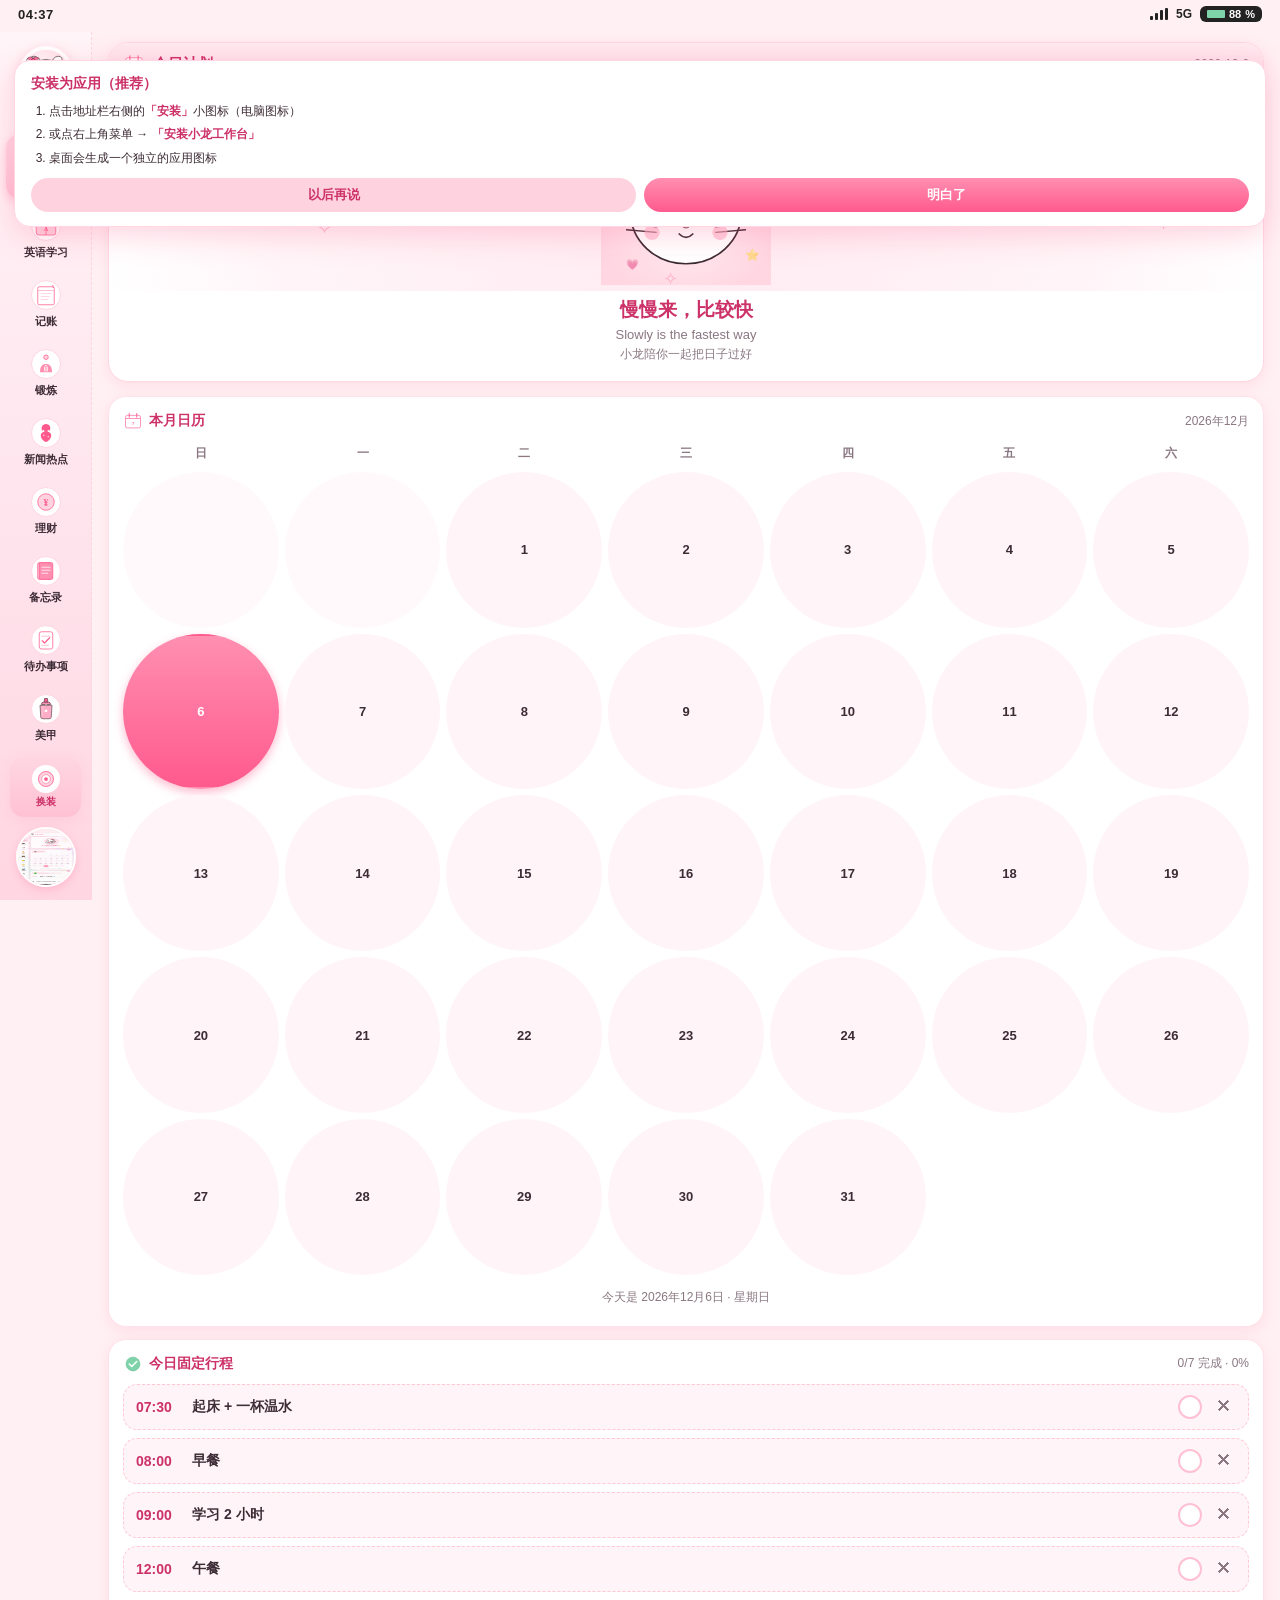
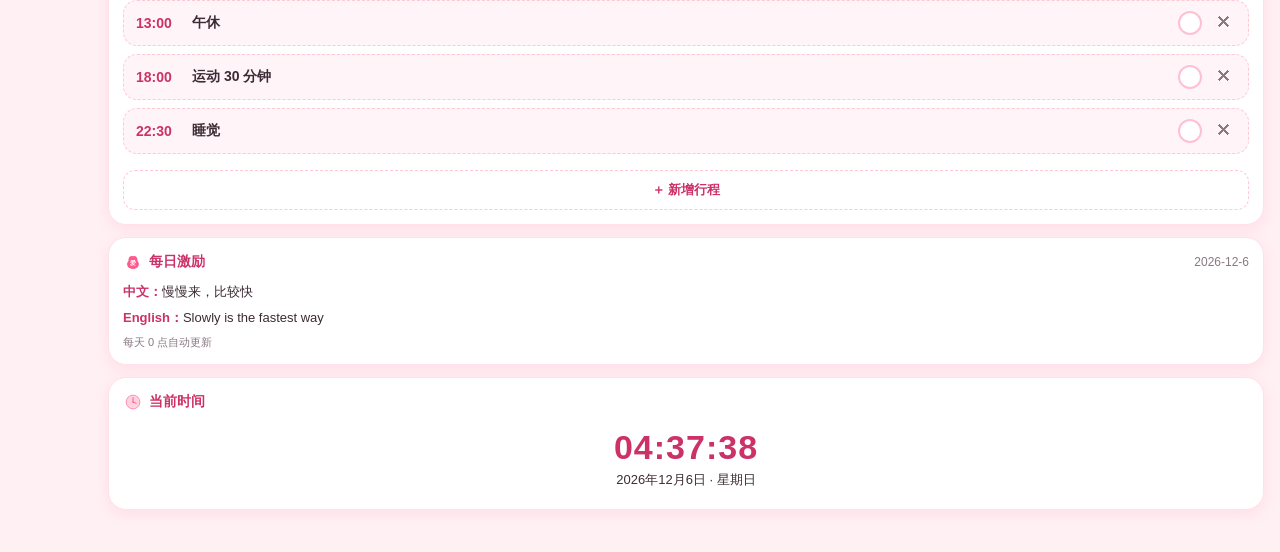
==== commit d01c0d31: "新增美甲板块（款式库 / 风格分析 / 技能练习） 3 个 tab： - 款式库：上传美甲图片（自动压缩 500px 存 localStorage）+ 4 维度标签（颜色/风格/甲型/场景）   + " ====
--- a/index.html
+++ b/index.html
@@ -76,6 +76,10 @@
         <span class="ico-img"><img src="./assets/icons/todo.svg" alt=""></span>
         <span class="label">待办事项</span>
       </button>
+      <button class="nav-item" data-target="nails">
+        <span class="ico-img"><img src="./assets/icons/nail.svg" alt=""></span>
+        <span class="label">美甲</span>
+      </button>
     </nav>
     <button class="customize-btn" id="customizeBtn">
       <span class="icon-wrap"><img src="./assets/icons/customize.svg" alt="" style="width:20px;height:20px;"></span>
@@ -459,6 +463,99 @@
         </div>
         <div class="modal-actions">
           <button class="btn-pink" data-close="historyModal">关闭</button>
+        </div>
+      </div>
+    </div>
+
+    <!-- 上传美甲图片弹窗 -->
+    <div class="modal-overlay" id="nailUploadModal" hidden>
+      <div class="modal">
+        <div class="modal-head">
+          <h3>上传美甲款式</h3>
+          <button class="modal-close" data-close="nailUploadModal">✕</button>
+        </div>
+        <div class="modal-body">
+          <div class="nail-upload-area" id="nailUploadArea">
+            <div class="nail-upload-placeholder" id="nailUploadPlaceholder">
+              <span>📷</span>
+              <div>点击上传图片</div>
+              <div class="muted" style="font-size:11px;">支持 JPG/PNG，自动压缩到 500px</div>
+            </div>
+            <img id="nailUploadPreview" alt="" style="display:none;" />
+          </div>
+          <input type="file" id="nailFileInput" accept="image/*" hidden />
+          <div class="nail-tag-section">
+            <div class="nail-tag-group-title">颜色系</div>
+            <div class="nail-tag-chips" id="nailColorTags"></div>
+          </div>
+          <div class="nail-tag-section">
+            <div class="nail-tag-group-title">风格</div>
+            <div class="nail-tag-chips" id="nailStyleTags"></div>
+          </div>
+          <div class="nail-tag-section">
+            <div class="nail-tag-group-title">甲型</div>
+            <div class="nail-tag-chips" id="nailShapeTags"></div>
+          </div>
+          <div class="nail-tag-section">
+            <div class="nail-tag-group-title">场景</div>
+            <div class="nail-tag-chips" id="nailSceneTags"></div>
+          </div>
+          <div class="form-row" style="grid-template-columns:1fr;margin-top:10px;">
+            <input id="nailNoteInput" placeholder="备注（可选），如：情人节款" />
+          </div>
+        </div>
+        <div class="modal-actions">
+          <button class="btn-soft" data-close="nailUploadModal">取消</button>
+          <button id="nailUploadConfirm" class="btn-pink">保存款式</button>
+        </div>
+      </div>
+    </div>
+
+    <!-- 查看大图弹窗 -->
+    <div class="modal-overlay" id="nailViewerModal" hidden>
+      <div class="modal nail-viewer-modal">
+        <div class="modal-head">
+          <h3 id="nailViewerTitle">款式详情</h3>
+          <button class="modal-close" data-close="nailViewerModal">✕</button>
+        </div>
+        <div class="modal-body nail-viewer-body">
+          <img id="nailViewerImg" alt="" class="nail-viewer-img" />
+          <div class="nail-viewer-tags" id="nailViewerTags"></div>
+          <div class="nail-viewer-note" id="nailViewerNote"></div>
+          <div class="muted" id="nailViewerDate"></div>
+        </div>
+        <div class="modal-actions">
+          <button class="btn-soft" id="nailViewerDelete">删除</button>
+          <button class="btn-pink" data-close="nailViewerModal">关闭</button>
+        </div>
+      </div>
+    </div>
+
+    <!-- 新建练习目标弹窗 -->
+    <div class="modal-overlay" id="nailGoalModal" hidden>
+      <div class="modal">
+        <div class="modal-head">
+          <h3>练习目标</h3>
+          <button class="modal-close" data-close="nailGoalModal">✕</button>
+        </div>
+        <div class="modal-body">
+          <div class="form-row" style="grid-template-columns:1fr;">
+            <input id="nailGoalName" placeholder="目标名称，如：水彩花卉" />
+            <input id="nailGoalDesc" placeholder="描述（可选）" />
+            <textarea id="nailGoalNote" placeholder="练习备注（可选）" style="min-height:60px;"></textarea>
+          </div>
+          <div class="nail-tag-section">
+            <div class="nail-tag-group-title">参考视频链接</div>
+            <div id="nailVideoLinks"></div>
+            <div class="form-row" style="grid-template-columns:1fr auto;margin-top:6px;">
+              <input id="nailVideoUrl" placeholder="粘贴 B站/抖音/YouTube 链接" />
+              <button id="nailVideoAdd" class="btn-mini">＋ 添加</button>
+            </div>
+          </div>
+        </div>
+        <div class="modal-actions">
+          <button class="btn-soft" data-close="nailGoalModal">取消</button>
+          <button id="nailGoalConfirm" class="btn-pink">保存</button>
         </div>
       </div>
     </div>
@@ -651,6 +748,100 @@
       </div>
     </section>
 
+    <!-- 美甲 -->
+    <section class="page" id="page-nails">
+      <div class="page-header pink">
+        <div class="left">
+          <img src="./assets/icons/nail.svg" alt="" class="header-ico" />
+          <span class="page-title">美甲工坊</span>
+        </div>
+        <span class="page-date" id="nailsDate"></span>
+      </div>
+
+      <div class="tab-bar" id="nailsTabs">
+        <button class="tab-item active" data-ntab="library">款式库</button>
+        <button class="tab-item" data-ntab="chat">风格分析</button>
+        <button class="tab-item" data-ntab="practice">技能练习</button>
+      </div>
+
+      <!-- Tab 1: 款式库 -->
+      <div class="tab-pane active" data-npane="library">
+        <div class="card nail-filter-card">
+          <div class="form-row" style="grid-template-columns:1fr;">
+            <input id="nailSearch" placeholder="搜索备注或标签，如：情人节" />
+          </div>
+          <div class="nail-tag-filters" id="nailTagFilters"></div>
+          <div class="nail-filter-actions">
+            <button id="nailUploadBtn" class="btn-pink-small">＋ 上传新款式</button>
+            <button id="nailClearFilter" class="btn-mini ghost">清除筛选</button>
+          </div>
+        </div>
+        <div class="nail-grid" id="nailGrid"></div>
+        <div class="nail-empty" id="nailEmpty" hidden>
+          <div class="nail-empty-illu">💅</div>
+          <div>还没有款式，点击上方上传你的第一张美甲图吧～</div>
+        </div>
+      </div>
+
+      <!-- Tab 2: 风格分析 -->
+      <div class="tab-pane" data-npane="chat">
+        <div class="nail-chat-card">
+          <img src="./assets/icons/nail.svg" alt="" class="chat-avatar" />
+          <div class="chat-bubble" id="nailChatBubble">
+            <div>嗨～我是你的美甲小助手 Kitty 💅</div>
+            <div>告诉我你想要什么风格的美甲吧！</div>
+            <div>比如：「蓝色系温柔风短甲」「适合约会的款式」「复古风长甲」</div>
+          </div>
+        </div>
+        <div class="card chat-input-card">
+          <div class="form-row" style="grid-template-columns:1fr auto;">
+            <input id="nailChatInput" placeholder="试试：蓝色系温柔风短甲" />
+            <button id="nailChatSubmit" class="btn-pink">找款式</button>
+          </div>
+          <div class="chat-tip">支持自然语言：「粉色可爱风」「适合婚礼的」「ins风渐变甲」</div>
+        </div>
+        <div class="nail-chat-results" id="nailChatResults"></div>
+      </div>
+
+      <!-- Tab 3: 技能练习 -->
+      <div class="tab-pane" data-npane="practice">
+        <div class="card nail-stats-card">
+          <div class="nail-stat-row">
+            <div class="nail-stat-item">
+              <div class="nail-stat-num" id="nailPracticeDays">0</div>
+              <div class="muted">累计练习天数</div>
+            </div>
+            <div class="nail-stat-item">
+              <div class="nail-stat-num" id="nailPracticeCount">0</div>
+              <div class="muted">完成练习次数</div>
+            </div>
+            <div class="nail-stat-item">
+              <div class="nail-stat-num" id="nailGoalCount">0</div>
+              <div class="muted">练习目标</div>
+            </div>
+          </div>
+        </div>
+        <div class="card">
+          <div class="card-row">
+            <span class="card-title pink">今日练习打卡</span>
+            <span class="muted" id="nailTodayLabel">--</span>
+          </div>
+          <div class="nail-practice-list" id="nailPracticeList"></div>
+        </div>
+        <div class="card">
+          <div class="card-row">
+            <span class="card-title pink">练习热力图（近 30 天）</span>
+          </div>
+          <div class="nail-heatmap" id="nailHeatmap"></div>
+        </div>
+        <div class="card-row" style="margin-bottom:10px;">
+          <span class="card-title pink">练习目标</span>
+          <button id="nailAddGoalBtn" class="btn-mini">＋ 新建</button>
+        </div>
+        <div id="nailGoalList"></div>
+      </div>
+    </section>
+
   </main>
 </div>
 
@@ -736,7 +927,7 @@
         </div>
 
         <div class="cust-section">
-          <div class="sec-title">导航图标（8 个）</div>
+          <div class="sec-title">导航图标（9 个）</div>
           <div class="cust-item" data-key="nav.today" data-default="./assets/kitty.svg">
             <div class="preview">预览</div>
             <div class="info"><div class="name">今日计划</div></div>
@@ -796,6 +987,14 @@
           <div class="cust-item" data-key="nav.todo" data-default="./assets/icons/todo.svg">
             <div class="preview">预览</div>
             <div class="info"><div class="name">待办事项</div></div>
+            <div class="ops">
+              <button class="upload-btn">上传</button>
+              <button class="reset-btn">重置</button>
+            </div>
+          </div>
+          <div class="cust-item" data-key="nav.nails" data-default="./assets/icons/nail.svg">
+            <div class="preview">预览</div>
+            <div class="info"><div class="name">美甲</div></div>
             <div class="ops">
               <button class="upload-btn">上传</button>
               <button class="reset-btn">重置</button>
--- a/styles.css
+++ b/styles.css
@@ -785,3 +785,160 @@
 }
 .modal-actions .btn-pink{background:linear-gradient(180deg,var(--pink-400),var(--pink-500));color:#fff;}
 .modal-actions .btn-soft{background:var(--line-2);color:var(--pink-700);}
+
+/* ===== 美甲板块 ===== */
+.nail-filter-card{padding:12px;}
+.nail-tag-filters{display:flex;flex-wrap:wrap;gap:6px;margin:8px 0;max-height:120px;overflow-y:auto;}
+.nail-filter-chip{
+  font-size:11px;padding:4px 10px;border-radius:99px;
+  background:var(--bg-soft);border:1px solid var(--line);
+  color:var(--ink-soft);cursor:pointer;transition:.2s;white-space:nowrap;
+}
+.nail-filter-chip.active{
+  background:linear-gradient(180deg,var(--pink-400),var(--pink-500));
+  color:#fff;border-color:var(--pink-500);
+}
+.nail-filter-chip.group-label{background:transparent;border:none;font-weight:700;color:var(--pink-700);cursor:default;padding-left:0;}
+.nail-filter-actions{display:flex;gap:8px;justify-content:space-between;align-items:center;}
+
+.nail-grid{column-count:2;column-gap:10px;padding-bottom:20px;}
+.nail-card{
+  break-inside:avoid;margin-bottom:10px;
+  background:#fff;border-radius:14px;overflow:hidden;
+  border:1px solid var(--pink-100);box-shadow:var(--shadow);
+  cursor:pointer;transition:.2s;position:relative;
+}
+.nail-card:active{transform:scale(.98);}
+.nail-card img{width:100%;display:block;}
+.nail-card .nail-card-overlay{
+  position:absolute;bottom:0;left:0;right:0;
+  background:linear-gradient(transparent, rgba(0,0,0,.45));
+  padding:16px 8px 6px;color:#fff;font-size:11px;line-height:1.4;
+}
+.nail-card .nail-card-tags{display:flex;flex-wrap:wrap;gap:3px;margin-top:4px;}
+.nail-card .nail-card-tag{
+  font-size:9px;background:rgba(255,255,255,.85);color:var(--pink-700);
+  padding:1px 5px;border-radius:99px;
+}
+.nail-empty{text-align:center;padding:40px 20px;color:var(--ink-soft);font-size:13px;}
+.nail-empty-illu{font-size:48px;margin-bottom:10px;}
+
+.nail-upload-area{
+  width:100%;min-height:140px;border:2px dashed var(--line-d2);
+  border-radius:14px;display:flex;align-items:center;justify-content:center;
+  background:var(--bg-soft);cursor:pointer;overflow:hidden;margin-bottom:12px;
+}
+.nail-upload-placeholder{text-align:center;color:var(--ink-soft);font-size:13px;}
+.nail-upload-placeholder span{font-size:32px;display:block;margin-bottom:6px;}
+.nail-upload-area img{max-width:100%;max-height:200px;border-radius:10px;}
+
+.nail-tag-section{margin-top:10px;}
+.nail-tag-group-title{font-size:12px;font-weight:700;color:var(--pink-700);margin-bottom:6px;}
+.nail-tag-chips{display:flex;flex-wrap:wrap;gap:6px;}
+.nail-tag-chip{
+  font-size:11px;padding:5px 12px;border-radius:99px;
+  background:var(--bg-soft);border:1px solid var(--line);
+  color:var(--ink-soft);cursor:pointer;transition:.2s;
+}
+.nail-tag-chip.selected{
+  background:linear-gradient(180deg,var(--pink-400),var(--pink-500));
+  color:#fff;border-color:var(--pink-500);
+}
+
+.nail-chat-card{display:flex;gap:10px;align-items:flex-start;padding:0;margin-bottom:10px;}
+.nail-chat-card .chat-avatar{width:48px;height:48px;border-radius:50%;background:var(--bg-soft-2);padding:6px;}
+.nail-chat-results{margin-top:10px;}
+.nail-chat-result-grid{display:grid;grid-template-columns:1fr 1fr;gap:8px;margin-top:8px;}
+.nail-chat-result-grid .nail-card{margin-bottom:0;}
+
+.nail-stats-card{background:linear-gradient(180deg,var(--bg-soft-2),var(--bg-soft));}
+.nail-stat-row{display:flex;justify-content:space-around;}
+.nail-stat-item{text-align:center;}
+.nail-stat-num{font-size:24px;font-weight:800;color:var(--pink-700);}
+
+.nail-practice-list{display:flex;flex-direction:column;gap:8px;}
+.nail-practice-item{
+  display:flex;align-items:center;gap:10px;
+  background:var(--bg-soft);border:1px dashed var(--line-d2);
+  border-radius:12px;padding:10px 12px;cursor:pointer;transition:.2s;
+}
+.nail-practice-item:active{transform:scale(.99);}
+.nail-practice-item.done{background:var(--good-bg);border-color:var(--good-line);}
+.nail-practice-item .np-name{flex:1;font-weight:600;font-size:13px;}
+.nail-practice-item .np-chk{
+  width:24px;height:24px;border-radius:50%;
+  border:2px solid var(--line-d);display:flex;align-items:center;justify-content:center;
+  background:#fff;flex-shrink:0;
+}
+.nail-practice-item.done .np-chk{background:var(--good);border-color:var(--good);}
+.nail-practice-item.done .np-chk::after{content:"✓";color:#fff;font-weight:800;font-size:14px;}
+
+.nail-heatmap{display:grid;grid-template-columns:repeat(15,1fr);gap:4px;margin-top:8px;}
+.nail-heatmap .hm-cell{
+  aspect-ratio:1/1;border-radius:4px;background:var(--bg-soft);
+  border:1px solid var(--line);
+}
+.nail-heatmap .hm-cell.l1{background:var(--pink-100);}
+.nail-heatmap .hm-cell.l2{background:var(--pink-200);}
+.nail-heatmap .hm-cell.l3{background:var(--pink-400);}
+.nail-heatmap .hm-cell.l4{background:var(--pink-500);}
+.nail-heatmap .hm-cell.today{outline:2px solid var(--pink-700);outline-offset:1px;}
+
+.nail-goal-card{
+  background:#fff;border-radius:16px;padding:14px;
+  border:1px solid var(--line);box-shadow:var(--shadow);margin-bottom:10px;
+}
+.nail-goal-head{display:flex;align-items:flex-start;gap:10px;}
+.nail-goal-ico{
+  width:36px;height:36px;border-radius:50%;
+  background:var(--bg-soft-2);display:flex;align-items:center;justify-content:center;flex-shrink:0;
+}
+.nail-goal-ico img{width:22px;height:22px;}
+.nail-goal-info{flex:1;}
+.nail-goal-name{font-weight:800;font-size:14px;color:var(--ink);}
+.nail-goal-desc{font-size:12px;color:var(--ink-soft);margin-top:2px;line-height:1.5;}
+.nail-goal-del{background:none;color:var(--ink-soft);font-size:16px;cursor:pointer;}
+.nail-goal-note{
+  font-size:12px;color:var(--pink-700);background:var(--bg-soft);
+  border-radius:8px;padding:6px 10px;margin-top:8px;line-height:1.5;
+}
+.nail-video-list{margin-top:8px;}
+.nail-video-item{
+  display:flex;align-items:center;gap:8px;
+  background:var(--bg-soft);border:1px dashed var(--line-d);
+  border-radius:10px;padding:8px 10px;margin-bottom:6px;font-size:12px;
+}
+.nail-video-item .nv-platform{
+  font-size:10px;font-weight:700;padding:2px 8px;border-radius:99px;
+  background:var(--line-2);color:var(--pink-700);flex-shrink:0;
+}
+.nail-video-item .nv-title{flex:1;color:var(--ink);overflow:hidden;text-overflow:ellipsis;white-space:nowrap;}
+.nail-video-item a{color:var(--pink-600);text-decoration:none;font-weight:600;}
+.nail-video-item .nv-del{background:none;color:var(--ink-soft);cursor:pointer;font-size:14px;}
+.nail-goal-actions{display:flex;gap:8px;margin-top:8px;}
+.nail-goal-actions button{
+  flex:1;border:none;cursor:pointer;border-radius:99px;padding:6px 10px;
+  font-size:12px;font-weight:700;
+}
+.nail-goal-actions .nv-add-btn{background:var(--line-2);color:var(--pink-700);}
+.nail-goal-actions .nv-del-goal{background:var(--bg-soft);color:var(--ink-soft);}
+
+.nail-viewer-modal{max-width:500px;}
+.nail-viewer-body{text-align:center;}
+.nail-viewer-img{max-width:100%;max-height:400px;border-radius:14px;border:1px solid var(--line);margin-bottom:10px;}
+.nail-viewer-tags{display:flex;flex-wrap:wrap;gap:6px;justify-content:center;margin-bottom:8px;}
+.nail-viewer-tags .nv-tag{
+  font-size:11px;background:var(--line-2);color:var(--pink-700);
+  padding:3px 10px;border-radius:99px;
+}
+.nail-viewer-note{font-size:13px;color:var(--ink);margin-bottom:6px;}
+
+@media (max-width:760px){
+  .nail-grid{column-gap:8px;}
+  .nail-card{margin-bottom:8px;}
+  .nail-heatmap{grid-template-columns:repeat(10,1fr);gap:3px;}
+  .nail-chat-result-grid{gap:6px;}
+  .nail-stat-num{font-size:20px;}
+  .nail-viewer-modal{max-width:100%;}
+  .nail-viewer-img{max-height:300px;}
+}
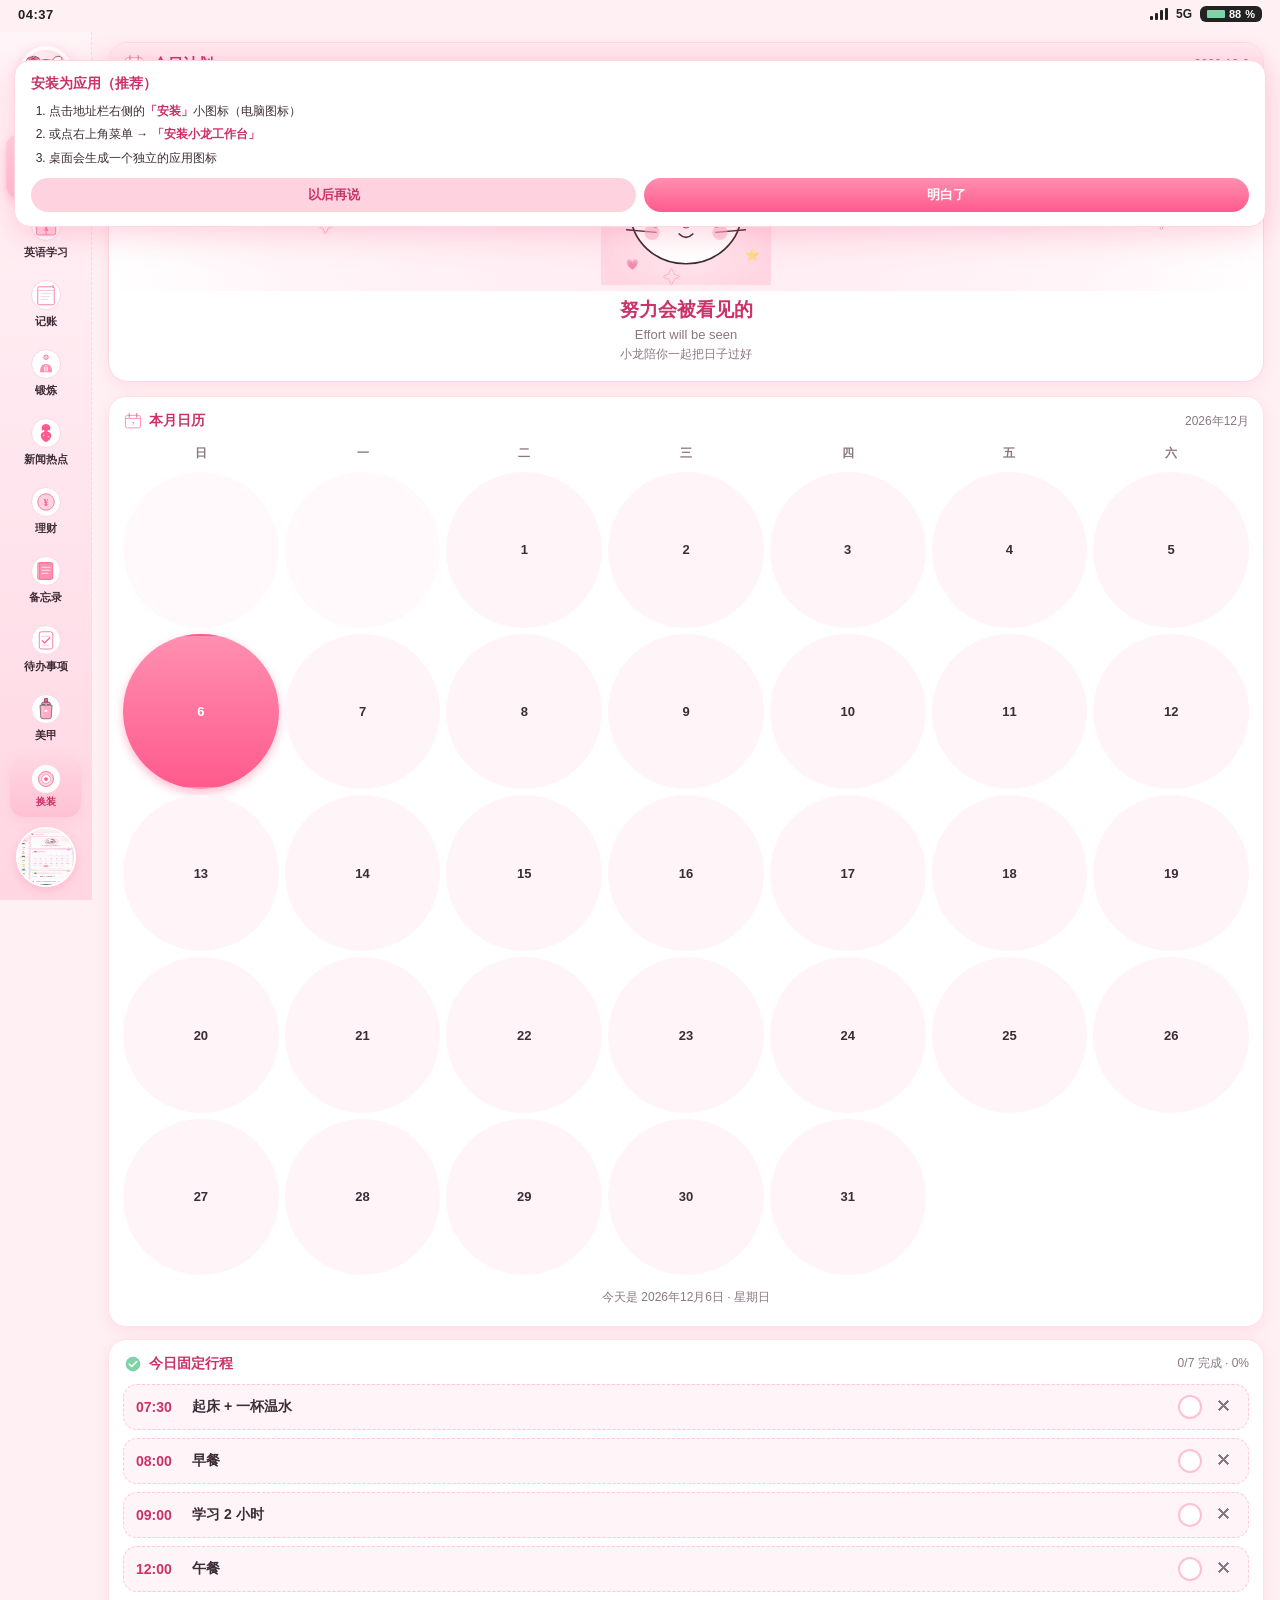
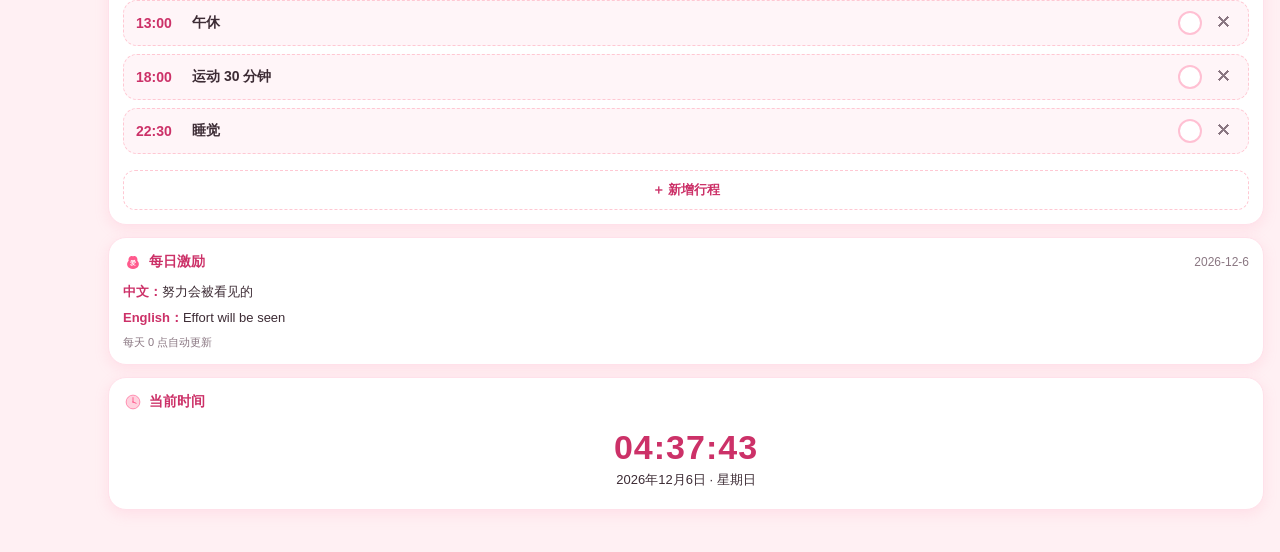
==== commit efdd2e39: "锻炼板块改造：FitDaily 风格 5 tab（今日/选部位/周计划/博主/AI教练） - 今日：问候语+连续打卡天数+3 统计卡+3 快捷入口+饮食记录 - 选部位：3x3 身体部位网格多选+开始" ====
--- a/index.html
+++ b/index.html
@@ -560,47 +560,238 @@
       </div>
     </div>
 
-    <!-- 锻炼 -->
+    <!-- 锻炼（FitDaily 风格 5 tab） -->
     <section class="page" id="page-exercise">
       <div class="page-header pink">
         <div class="left">
           <img src="./assets/icons/run.svg" alt="" class="header-ico" />
-          <span class="page-title">锻炼</span>
+          <span class="page-title">健身打卡</span>
         </div>
         <span class="page-date" id="sportDate"></span>
       </div>
-      <div class="card">
-        <div class="card-title pink">今日锻炼打卡</div>
-        <div class="sport-quick">
-          <button data-sport="跑步" class="btn-soft">跑步</button>
-          <button data-sport="瑜伽" class="btn-soft">瑜伽</button>
-          <button data-sport="跳绳" class="btn-soft">跳绳</button>
-          <button data-sport="力量" class="btn-soft">力量</button>
-          <button data-sport="散步" class="btn-soft">散步</button>
-          <button data-sport="骑行" class="btn-soft">骑行</button>
-        </div>
-        <div class="sport-stats">
-          <div>本周已运动 <b id="sportWeek">0</b> 次</div>
-          <div>累计 <b id="sportTotal">0</b> 次</div>
-        </div>
-      </div>
-      <div class="card">
-        <div class="card-row">
-          <span class="card-title pink">今日记录</span>
-          <span class="muted">支持自填</span>
-        </div>
-        <div class="form-row">
-          <input id="sportName" placeholder="运动项目" />
-          <input id="sportMin" type="number" placeholder="时长(分钟)" />
-          <button id="sportAdd" class="btn-pink">＋ 记录</button>
-        </div>
-        <ul class="ledger-list" id="sportList"></ul>
-      </div>
-      <div class="card">
-        <div class="card-title pink">本周运动日历</div>
-        <div class="week-grid" id="sportWeekGrid"></div>
+
+      <div class="tab-bar" id="sportTabs">
+        <button class="tab-item active" data-sptab="today">今日</button>
+        <button class="tab-item" data-sptab="body">选部位</button>
+        <button class="tab-item" data-sptab="week">周计划</button>
+        <button class="tab-item" data-sptab="blogger">博主</button>
+        <button class="tab-item" data-sptab="ai">AI教练</button>
+      </div>
+
+      <!-- Tab 1: 今日 -->
+      <div class="tab-pane active" data-spane="today">
+        <div class="sport-hero">
+          <img src="./assets/kitty.svg" alt="" class="sport-hero-avatar" />
+          <div class="sport-hero-text">
+            <div id="sportGreeting">早上好小龙，今天也要元气满满 ✨</div>
+            <div class="muted" id="sportStreak">🔥 连续打卡 0 天</div>
+          </div>
+        </div>
+
+        <div class="sport-stats-row">
+          <div class="sport-stat-card">
+            <div class="sport-stat-icon">⏱</div>
+            <div class="sport-stat-num"><span id="sportMinTotal">0</span><i>min</i></div>
+            <div class="muted">今日训练</div>
+          </div>
+          <div class="sport-stat-card">
+            <div class="sport-stat-icon">🔥</div>
+            <div class="sport-stat-num"><span id="sportKcal">0</span><i>kcal</i></div>
+            <div class="muted">大卡摄入</div>
+          </div>
+          <div class="sport-stat-card">
+            <div class="sport-stat-icon">💪</div>
+            <div class="sport-stat-num"><span id="sportActions">0</span></div>
+            <div class="muted">完成动作</div>
+          </div>
+        </div>
+
+        <div class="sport-shortcut-row">
+          <button class="sport-shortcut" data-go="body">
+            <span class="ico">👟</span>
+            <span>开始训练</span>
+          </button>
+          <button class="sport-shortcut" id="dietBtn">
+            <span class="ico">🍱</span>
+            <span>记录饮食</span>
+          </button>
+          <button class="sport-shortcut" data-go="week">
+            <span class="ico">📅</span>
+            <span>日程</span>
+          </button>
+        </div>
+
+        <div class="card">
+          <div class="card-row">
+            <span class="card-title pink">📅 今日日程</span>
+            <button class="btn-mini" data-go="week">管理</button>
+          </div>
+          <div id="sportTodaySchedule" class="muted" style="padding:8px 0;">还没有日程，去「周计划」安排吧～</div>
+        </div>
+
+        <div class="card">
+          <div class="card-row">
+            <span class="card-title pink">🍱 今日饮食</span>
+            <span class="muted"><span id="sportKcalTag">0</span> kcal</span>
+          </div>
+          <ul class="ledger-list" id="sportDietList"></ul>
+        </div>
+      </div>
+
+      <!-- Tab 2: 选部位 -->
+      <div class="tab-pane" data-spane="body">
+        <div class="card">
+          <div class="card-title pink sport-body-title">今天练哪里呀？</div>
+          <div class="muted">可多选部位，选好后点「开始训练」</div>
+        </div>
+        <div class="body-picker-grid" id="bodyPickerGrid"></div>
+        <div class="card-row" style="margin:10px 0;">
+          <span class="muted" id="bodyPickedLabel">已选：无</span>
+        </div>
+        <button id="startTrainingBtn" class="btn-pink-big">💪 开始训练</button>
+      </div>
+
+      <!-- Tab 3: 周计划 -->
+      <div class="tab-pane" data-spane="week">
+        <div class="card sport-progress-card">
+          <div class="card-row">
+            <span class="card-title pink">🏆 本周完成度</span>
+            <span class="muted" id="sportWeekCount">已完成 0/0 项</span>
+          </div>
+          <div class="sport-progress-num"><span id="sportWeekPct">0</span>%</div>
+          <div class="sport-progress-bar"><i id="sportWeekBar" style="width:0%"></i></div>
+        </div>
+
+        <div class="card sport-plan-tpl-card">
+          <div class="card-title pink">🎯 快速排期</div>
+          <div class="muted">周一胸 · 周二背 · 周三有氧 · 周四肩臂 · 周五腿臀 · 周六核心 · 周日休息</div>
+          <button id="genWeekBtn" class="btn-pink" style="margin-top:8px;">✨ 生成训练分化周计划</button>
+        </div>
+
+        <div id="weekPlanList" class="week-plan-list"></div>
+      </div>
+
+      <!-- Tab 4: 博主 -->
+      <div class="tab-pane" data-spane="blogger">
+        <div class="card">
+          <div class="card-row">
+            <span class="card-title pink">⭐ 明星跟练博主</span>
+            <button class="btn-mini" id="addBloggerBtn">点头像看合集</button>
+          </div>
+          <div class="blogger-row" id="bloggerRow"></div>
+        </div>
+
+        <div class="card">
+          <div class="card-row">
+            <span class="card-title pink">📚 我的跟练合集</span>
+            <button id="newCollBtn" class="btn-pink-small">+ 新建</button>
+          </div>
+          <div id="collList"></div>
+        </div>
+
+        <div class="card">
+          <div class="card-title pink">📅 一周跟练总览</div>
+          <div class="week-overview" id="weekOverview"></div>
+        </div>
+      </div>
+
+      <!-- Tab 5: AI 教练 -->
+      <div class="tab-pane" data-spane="ai">
+        <div class="ai-hero">
+          <div class="ai-hero-icon">🤖</div>
+          <div class="ai-hero-title">AI 健身教练</div>
+          <div class="ai-hero-sub">哪里不舒服/想练哪里，直接说，我来推跟练</div>
+        </div>
+
+        <div class="ai-quick-chips" id="aiQuickChips"></div>
+
+        <div class="ai-chat-wrap" id="aiChatWrap">
+          <div class="ai-chat-bubble">
+            <div class="ai-chat-text">
+              <div>你好呀！我是你的 AI 教练 💪</div>
+              <div>告诉我你的状态，比如「肩颈不舒服」「想瘦肚子」「今天好累」，我马上给你安排合适的跟练视频～</div>
+            </div>
+          </div>
+        </div>
+
+        <div class="ai-chat-input">
+          <input id="aiChatInput" placeholder="例如：肩颈不舒服..." />
+          <button id="aiChatSend" class="btn-pink-small">发送</button>
+        </div>
+        <div class="muted" style="text-align:center;font-size:11px;margin-top:6px;">内置教练离线可用 · 后续可接入 Gemini 等真实 AI 接口</div>
       </div>
     </section>
+
+    <!-- 饮食记录弹窗 -->
+    <div class="modal-overlay" id="dietModal" hidden>
+      <div class="modal">
+        <div class="modal-head">
+          <h3>记录饮食</h3>
+          <button class="modal-close" data-close="dietModal">✕</button>
+        </div>
+        <div class="modal-body">
+          <div class="form-row" style="grid-template-columns:1fr;">
+            <input id="dietName" placeholder="食物名称，如：苹果、鸡胸肉" />
+            <input id="dietKcal" type="number" placeholder="热量（kcal）" />
+          </div>
+        </div>
+        <div class="modal-actions">
+          <button class="btn-soft" data-close="dietModal">取消</button>
+          <button id="dietConfirm" class="btn-pink">记录</button>
+        </div>
+      </div>
+    </div>
+
+    <!-- 新建跟练合集弹窗 -->
+    <div class="modal-overlay" id="newCollModal" hidden>
+      <div class="modal">
+        <div class="modal-head">
+          <h3>新建跟练合集</h3>
+          <button class="modal-close" data-close="newCollModal">✕</button>
+        </div>
+        <div class="modal-body">
+          <div class="form-row" style="grid-template-columns:1fr;">
+            <input id="newCollName" placeholder="合集名称，如：周末燃脂" />
+          </div>
+          <div class="nail-tag-section">
+            <div class="nail-tag-group-title">视频链接（可加多个）</div>
+            <div id="newCollVideos"></div>
+            <div class="form-row" style="grid-template-columns:1fr auto;margin-top:6px;">
+              <input id="newCollUrl" placeholder="B站/抖音/YouTube 链接" />
+              <input id="newCollTitle" placeholder="标题（可选）" />
+              <button id="newCollAddVideo" class="btn-mini">＋ 添加</button>
+            </div>
+          </div>
+        </div>
+        <div class="modal-actions">
+          <button class="btn-soft" data-close="newCollModal">取消</button>
+          <button id="newCollConfirm" class="btn-pink">创建</button>
+        </div>
+      </div>
+    </div>
+
+    <!-- 添加博主弹窗 -->
+    <div class="modal-overlay" id="addBloggerModal" hidden>
+      <div class="modal">
+        <div class="modal-head">
+          <h3>添加博主</h3>
+          <button class="modal-close" data-close="addBloggerModal">✕</button>
+        </div>
+        <div class="modal-body">
+          <div class="form-row" style="grid-template-columns:1fr;">
+            <input id="addBloggerName" placeholder="博主名称" />
+          </div>
+          <div class="nail-tag-section">
+            <div class="nail-tag-group-title">选个主题色</div>
+            <div class="blogger-color-chips" id="bloggerColorChips"></div>
+          </div>
+        </div>
+        <div class="modal-actions">
+          <button class="btn-soft" data-close="addBloggerModal">取消</button>
+          <button id="addBloggerConfirm" class="btn-pink">添加</button>
+        </div>
+      </div>
+    </div>
 
     <!-- 新闻热点 -->
     <section class="page" id="page-news">
--- a/styles.css
+++ b/styles.css
@@ -942,3 +942,176 @@
   .nail-viewer-modal{max-width:100%;}
   .nail-viewer-img{max-height:300px;}
 }
+
+/* ===== 锻炼板块（FitDaily 风格） ===== */
+.sport-hero{display:flex;gap:12px;align-items:center;background:linear-gradient(180deg,var(--bg-soft-2),var(--bg-soft));border-radius:16px;padding:14px;margin-bottom:12px;border:1px solid var(--pink-100);}
+.sport-hero-avatar{width:48px;height:48px;border-radius:50%;background:#fff;padding:4px;}
+.sport-hero-text{flex:1;font-size:14px;font-weight:700;color:var(--pink-700);line-height:1.5;}
+
+.sport-stats-row{display:grid;grid-template-columns:repeat(3,1fr);gap:8px;margin-bottom:12px;}
+.sport-stat-card{
+  background:#fff;border-radius:16px;padding:14px 8px;text-align:center;
+  border:1px solid var(--pink-100);box-shadow:var(--shadow);
+}
+.sport-stat-icon{font-size:28px;margin-bottom:4px;}
+.sport-stat-num{font-size:24px;font-weight:800;color:var(--pink-700);line-height:1.2;}
+.sport-stat-num i{font-size:11px;color:var(--ink-soft);font-weight:600;font-style:normal;margin-left:2px;}
+
+.sport-shortcut-row{display:grid;grid-template-columns:repeat(3,1fr);gap:8px;margin-bottom:12px;}
+.sport-shortcut{
+  background:#fff;border-radius:16px;padding:14px 8px;border:1px solid var(--pink-100);
+  box-shadow:var(--shadow);cursor:pointer;display:flex;flex-direction:column;
+  align-items:center;gap:6px;font-size:12px;font-weight:700;color:var(--pink-700);
+  transition:.2s;
+}
+.sport-shortcut:active{transform:scale(.97);}
+.sport-shortcut .ico{font-size:32px;}
+
+.sport-progress-card{background:linear-gradient(180deg,var(--bg-soft-2),var(--bg-soft));}
+.sport-progress-num{font-size:32px;font-weight:800;color:var(--pink-700);margin:8px 0;}
+.sport-progress-bar{height:10px;background:var(--bg-soft);border-radius:99px;overflow:hidden;}
+.sport-progress-bar i{display:block;height:100%;background:linear-gradient(90deg,var(--pink-400),var(--pink-500));border-radius:99px;transition:width .35s;}
+.sport-plan-tpl-card{background:linear-gradient(180deg,#fff5f8,#fff);}
+
+.body-picker-grid{display:grid;grid-template-columns:repeat(3,1fr);gap:10px;margin-bottom:10px;}
+.body-chip{
+  background:#fff;border-radius:14px;border:1px solid var(--pink-100);
+  display:flex;flex-direction:column;align-items:center;justify-content:center;
+  gap:6px;cursor:pointer;transition:.2s;padding:14px 8px;
+}
+.body-chip:active{transform:scale(.97);}
+.body-chip-circle{
+  width:48px;height:48px;border-radius:50%;background:var(--bg-soft-2);
+  display:flex;align-items:center;justify-content:center;font-size:22px;
+}
+.body-chip.selected .body-chip-circle{background:linear-gradient(180deg,var(--pink-400),var(--pink-500));color:#fff;}
+.body-chip.selected{border-color:var(--pink-500);box-shadow:0 4px 12px rgba(255,90,141,.3);background:var(--bg-soft-2);}
+.body-chip-name{font-size:13px;font-weight:700;color:var(--pink-700);}
+.body-chip.selected .body-chip-name{color:var(--pink-700);}
+
+.week-plan-list{display:flex;flex-direction:column;gap:8px;}
+.week-plan-card{
+  display:flex;align-items:center;gap:10px;background:#fff;border-radius:14px;
+  padding:10px 14px;border:1px solid var(--line);box-shadow:var(--shadow);
+  font-size:14px;
+}
+.week-plan-card.today{border:2px solid var(--pink-500);box-shadow:0 4px 12px rgba(255,90,141,.25);}
+.week-plan-card.checked{background:var(--good-bg);border-color:var(--good-line);}
+.week-plan-day{font-weight:800;color:var(--pink-700);width:50px;flex-shrink:0;}
+.week-plan-body{flex:1;font-weight:600;color:var(--ink);}
+.week-plan-body.rest{color:var(--ink-soft);font-weight:400;}
+.week-plan-card.checked .week-plan-body{color:var(--good);font-weight:700;}
+.week-plan-tag{font-size:11px;background:var(--line-2);color:var(--pink-700);padding:2px 8px;border-radius:99px;flex-shrink:0;}
+.week-plan-card.checked .week-plan-tag{background:var(--good);color:#fff;}
+.week-plan-act{
+  background:none;border:none;width:30px;height:30px;border-radius:50%;
+  font-size:18px;cursor:pointer;color:var(--ink-soft);flex-shrink:0;
+}
+.week-plan-act.del{color:var(--ink-soft);}
+.week-plan-act.del:hover{color:#cc3168;}
+.week-plan-act.add{background:var(--line-2);color:var(--pink-700);}
+
+.blogger-row{display:flex;gap:12px;overflow-x:auto;padding:4px 0 8px;-webkit-overflow-scrolling:touch;}
+.blogger-row::-webkit-scrollbar{display:none;}
+.blogger-avatar-wrap{display:flex;flex-direction:column;align-items:center;gap:4px;flex-shrink:0;cursor:pointer;}
+.blogger-avatar{
+  width:56px;height:56px;border-radius:50%;border:2px solid;
+  display:flex;align-items:center;justify-content:center;
+  font-weight:800;font-size:18px;color:#fff;background:var(--bg-soft);
+}
+.blogger-avatar.add{border:2px dashed var(--line-d);background:var(--bg-soft);color:var(--ink-soft);font-size:24px;}
+.blogger-name{font-size:11px;color:var(--ink);max-width:60px;text-align:center;overflow:hidden;text-overflow:ellipsis;white-space:nowrap;}
+
+.collection-card{
+  background:var(--bg-soft);border:1px dashed var(--line-d);
+  border-radius:12px;padding:10px 12px;margin-bottom:8px;
+}
+.coll-head{display:flex;justify-content:space-between;align-items:center;margin-bottom:6px;}
+.coll-name{font-weight:700;color:var(--pink-700);font-size:13px;}
+.coll-del{background:none;color:var(--ink-soft);font-size:14px;cursor:pointer;}
+.coll-videos{font-size:11px;color:var(--ink-soft);margin-bottom:4px;}
+.coll-video{display:flex;align-items:center;gap:6px;padding:3px 0;}
+.coll-video a{color:var(--pink-600);text-decoration:none;flex:1;overflow:hidden;text-overflow:ellipsis;white-space:nowrap;font-size:12px;}
+.coll-add-vid{font-size:11px;color:var(--pink-700);cursor:pointer;padding:4px 0;}
+.coll-empty{font-size:11px;color:var(--ink-soft);text-align:center;padding:6px;}
+
+.blogger-color-chips{display:flex;flex-wrap:wrap;gap:8px;}
+.blogger-color-chip{
+  width:36px;height:36px;border-radius:50%;cursor:pointer;
+  border:3px solid transparent;transition:.2s;
+}
+.blogger-color-chip.selected{border-color:var(--pink-700);transform:scale(1.1);}
+
+.week-overview{display:grid;grid-template-columns:repeat(5,1fr);gap:6px;margin-top:6px;}
+.week-overview-row{display:flex;flex-direction:column;gap:3px;}
+.week-overview-name{font-size:10px;color:var(--ink-soft);text-align:center;height:24px;line-height:24px;font-weight:700;}
+.week-overview-grid{display:grid;grid-template-columns:repeat(7,1fr);gap:3px;}
+.week-overview-cell{
+  aspect-ratio:1/1;border-radius:4px;background:var(--bg-soft);
+  border:1px solid var(--line);
+}
+.week-overview-cell.filled{border:1.5px solid;}
+.week-overview-cell.today{outline:1.5px solid var(--pink-700);outline-offset:1px;}
+
+/* AI 教练 */
+.ai-hero{
+  background:linear-gradient(135deg,#a89bd9,#c8b8e8);
+  border-radius:18px;padding:18px;text-align:center;color:#fff;
+  margin-bottom:12px;box-shadow:0 6px 16px rgba(168,155,217,.3);
+}
+.ai-hero-icon{font-size:36px;margin-bottom:6px;}
+.ai-hero-title{font-size:18px;font-weight:800;margin-bottom:4px;}
+.ai-hero-sub{font-size:12px;opacity:.85;}
+
+.ai-quick-chips{display:flex;flex-wrap:wrap;gap:6px;margin-bottom:10px;}
+.ai-quick-chip{
+  font-size:12px;padding:6px 14px;border-radius:99px;
+  background:var(--bg-soft);border:1px solid var(--line);
+  color:var(--pink-700);cursor:pointer;transition:.2s;font-weight:600;
+}
+.ai-quick-chip:hover{background:var(--pink-100);}
+
+.ai-chat-wrap{
+  background:#fff;border-radius:14px;padding:12px;margin-bottom:10px;
+  border:1px solid var(--line);max-height:340px;overflow-y:auto;
+}
+.ai-chat-bubble{display:flex;gap:8px;align-items:flex-start;margin-bottom:8px;}
+.ai-chat-bubble::before{
+  content:"🤖";font-size:24px;flex-shrink:0;width:36px;height:36px;
+  background:var(--bg-soft-2);border-radius:50%;display:flex;
+  align-items:center;justify-content:center;
+}
+.ai-chat-text{flex:1;background:var(--bg-soft);border-radius:12px;padding:8px 12px;font-size:13px;line-height:1.7;}
+.ai-chat-text b{color:var(--pink-700);}
+.ai-user-msg{
+  text-align:right;margin-bottom:8px;
+}
+.ai-user-msg span{
+  display:inline-block;background:var(--pink-100);color:var(--pink-700);
+  border-radius:12px;padding:8px 12px;font-size:13px;font-weight:600;max-width:80%;
+}
+.ai-reply{
+  background:linear-gradient(180deg,#f7f3fc,#fff);border-radius:12px;
+  padding:10px 12px;margin-bottom:6px;font-size:13px;line-height:1.7;
+  border:1px solid #e6dff5;
+}
+.ai-reply b{color:var(--pink-700);}
+.ai-reply ol,.ai-reply ul{margin:4px 0 4px 18px;padding:0;}
+.ai-reply li{margin-bottom:2px;}
+.ai-reply .vid-item{display:flex;justify-content:space-between;padding:3px 0;border-bottom:1px dashed var(--line-d);}
+.ai-reply .vid-item:last-child{border:none;}
+.ai-reply .vid-item a{color:var(--pink-600);text-decoration:none;flex:1;font-weight:600;}
+
+.ai-chat-input{display:flex;gap:8px;}
+.ai-chat-input input{flex:1;padding:10px 12px;border:1px solid var(--line-d);border-radius:99px;outline:none;font-size:13px;}
+.ai-chat-input input:focus{border-color:var(--pink-500);}
+
+@media (max-width:760px){
+  .sport-stats-row{grid-template-columns:repeat(3,1fr);gap:6px;}
+  .sport-stat-num{font-size:20px;}
+  .sport-stat-icon{font-size:24px;}
+  .body-picker-grid{grid-template-columns:repeat(3,1fr);gap:10px;}
+  .body-chip-circle{width:48px;height:48px;font-size:20px;}
+  .week-overview{grid-template-columns:repeat(5,1fr);gap:4px;}
+  .week-overview-cell{font-size:9px;}
+}
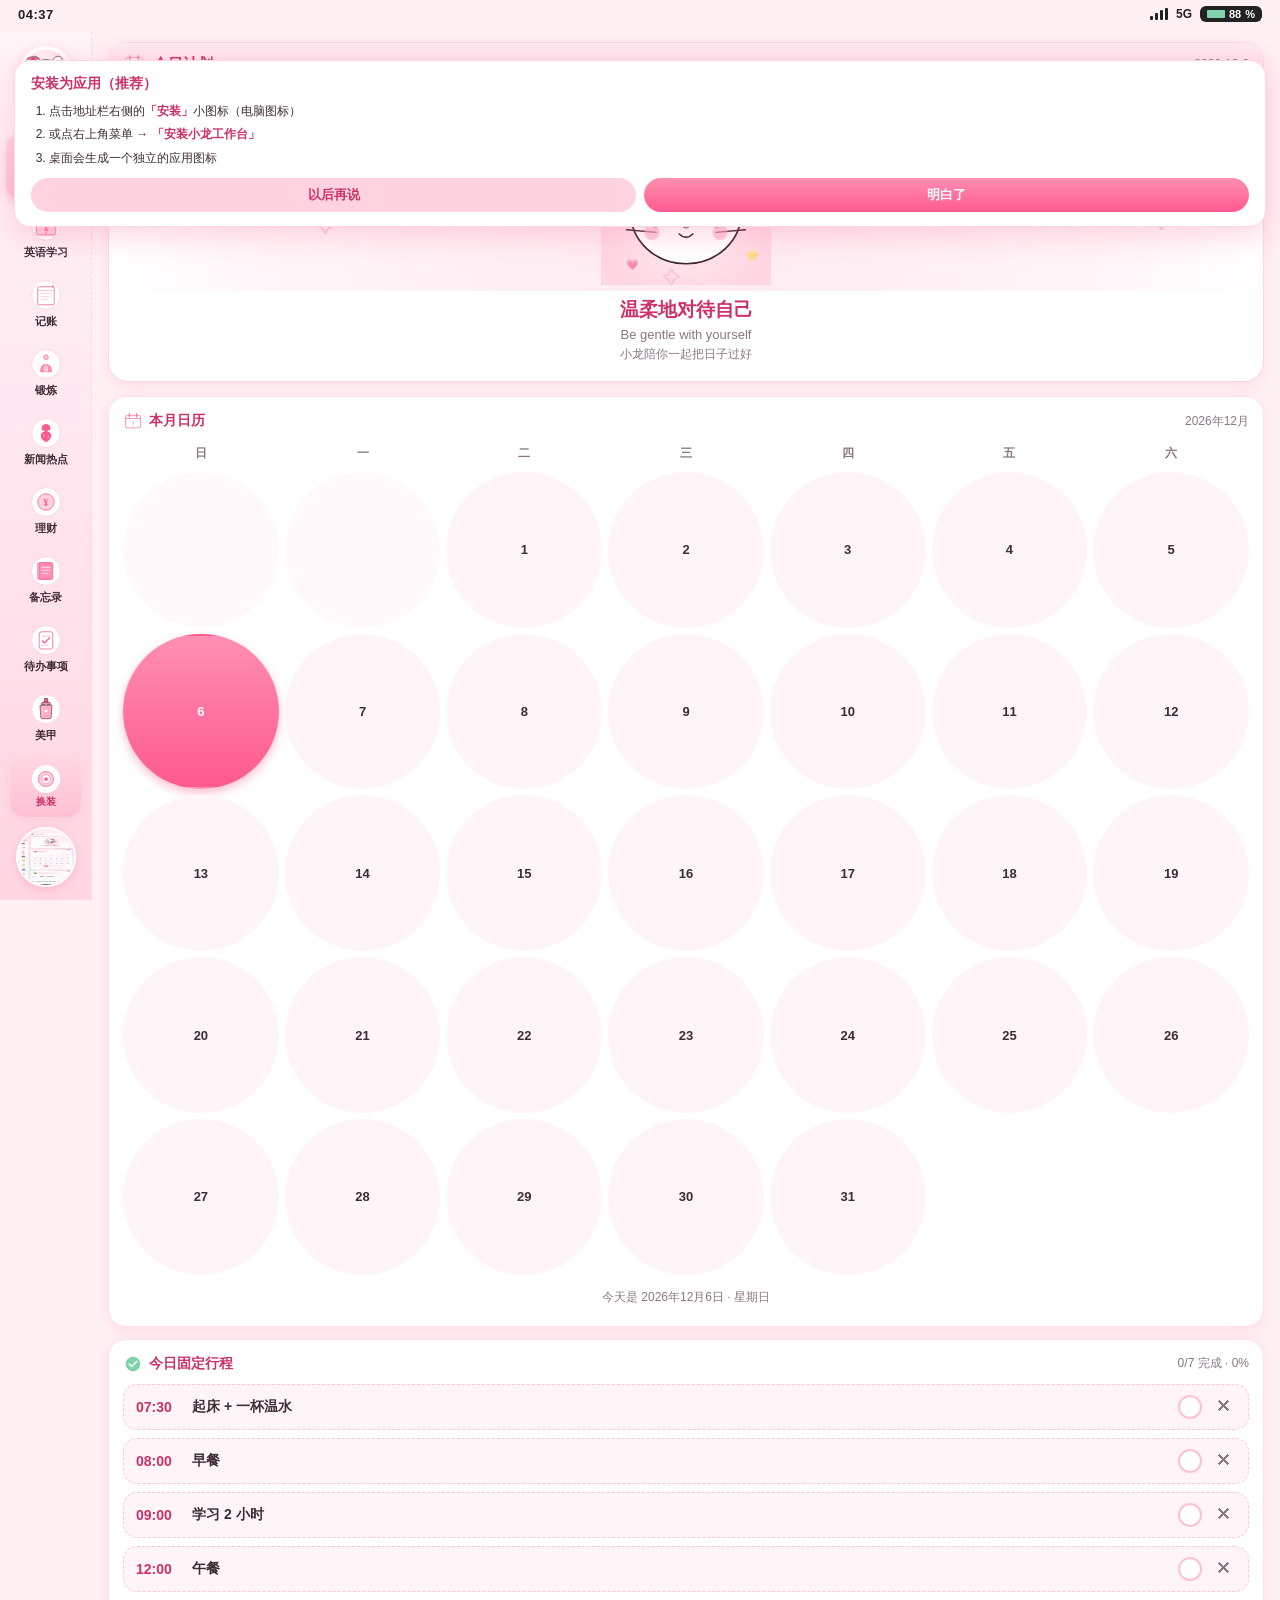
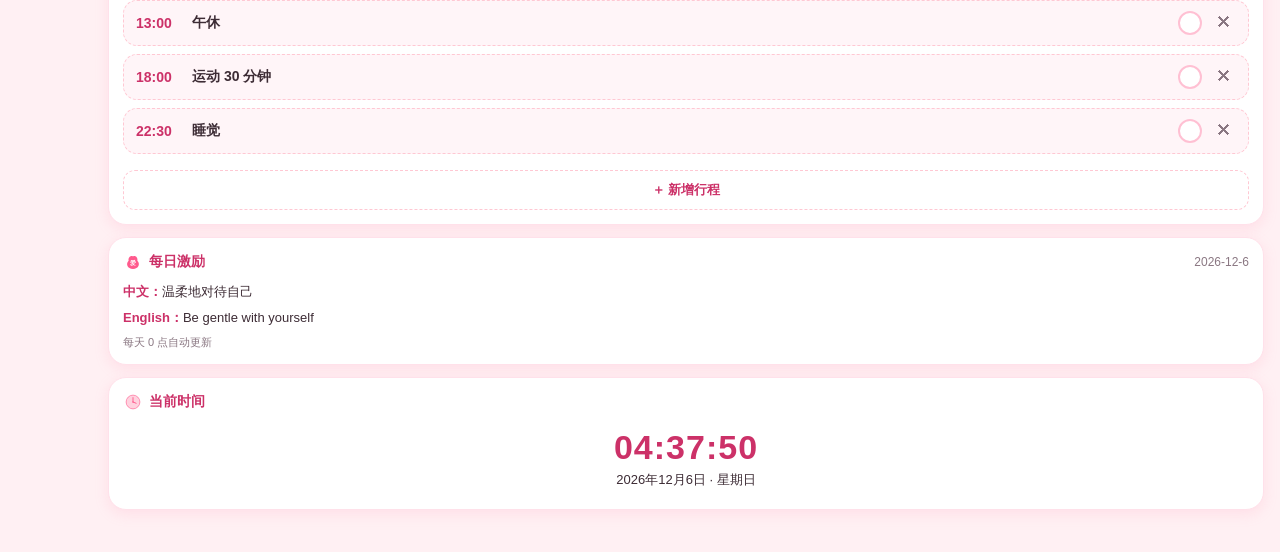
==== commit 18a7635b: "修复美甲保存：强制刷新 app.js 缓存 问题：iPhone 主屏 PWA 缓存了旧版 app.js（含 PNG 无损压缩+无 try/catch）， 即使线上代码已修复，用户端仍跑旧代码，导致保存" ====
--- a/index.html
+++ b/index.html
@@ -15,7 +15,7 @@
 <link rel="apple-touch-icon" href="./assets/apple-touch-icon.png?v=2" />
 <link rel="apple-touch-icon" sizes="180x180" href="./assets/apple-touch-icon.png?v=2" />
 <link rel="apple-touch-icon-precomposed" href="./assets/apple-touch-icon.png?v=2" />
-<link rel="stylesheet" href="./styles.css" />
+<link rel="stylesheet" href="./styles.css?v=nail20260731" />
 <title>小龙工作台 · Kitty 风格</title>
 </head>
 <body>
@@ -1253,6 +1253,6 @@
   </div>
 </div>
 
-<script src="./app.js"></script>
+<script src="./app.js?v=nail20260731"></script>
 </body>
 </html>
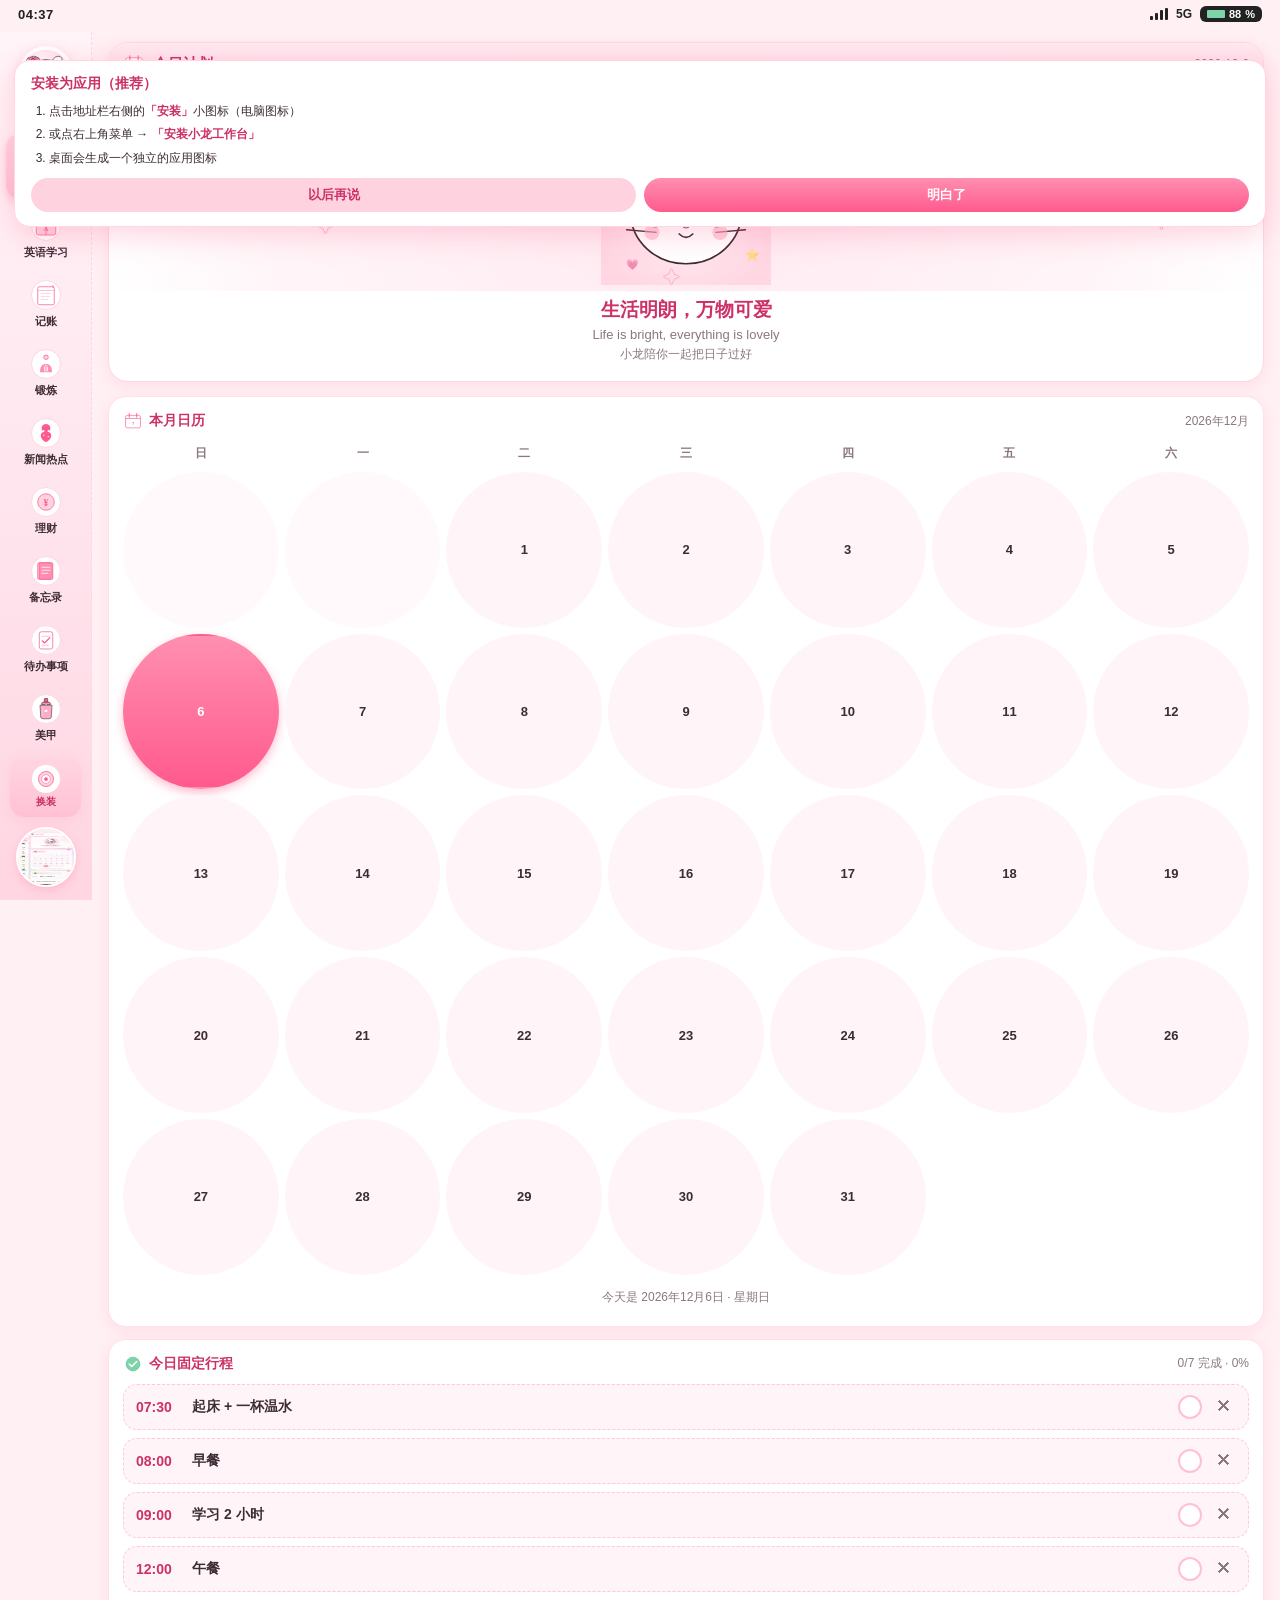
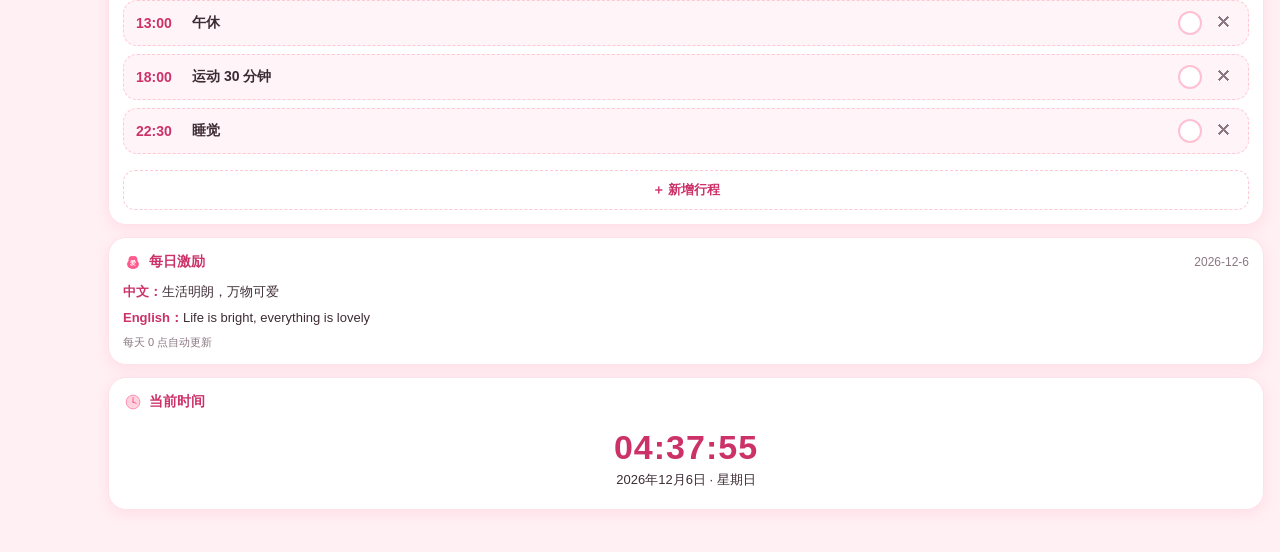
==== commit 2bec1690: "修复记账失败 + 存钱罐空状态引导 Bug 1: 记账记录不了 - 根因：parseChatInput 正则要求备注和金额之间必须有空格 - 用户输入「刚需 外卖25」(备注和金额连在一起) 匹配失败" ====
--- a/index.html
+++ b/index.html
@@ -15,7 +15,7 @@
 <link rel="apple-touch-icon" href="./assets/apple-touch-icon.png?v=2" />
 <link rel="apple-touch-icon" sizes="180x180" href="./assets/apple-touch-icon.png?v=2" />
 <link rel="apple-touch-icon-precomposed" href="./assets/apple-touch-icon.png?v=2" />
-<link rel="stylesheet" href="./styles.css?v=nail20260731" />
+<link rel="stylesheet" href="./styles.css?v=ledger20260801" />
 <title>小龙工作台 · Kitty 风格</title>
 </head>
 <body>
@@ -285,6 +285,7 @@
         <div class="pot-intro">
           <div class="card-title pink">四个存钱罐</div>
           <div class="muted">满格=装满钱，消费从右往左取钱</div>
+          <div id="potEmptyHint" class="pot-empty-hint" hidden>💡 先在「记一笔」里输入「收入 8000」设置月收入，存钱罐才会按 4321 比例分配</div>
         </div>
 
         <div class="pot-list">
@@ -1253,6 +1254,6 @@
   </div>
 </div>
 
-<script src="./app.js?v=nail20260731"></script>
+<script src="./app.js?v=ledger20260801"></script>
 </body>
 </html>
--- a/styles.css
+++ b/styles.css
@@ -650,6 +650,11 @@
 /* 存钱罐 */
 .pot-intro{margin-bottom:10px;padding:0 4px;}
 .pot-intro .card-title{font-size:15px;}
+.pot-empty-hint{
+  margin-top:8px;padding:10px 12px;border-radius:12px;
+  background:#fff5e6;border:1px dashed #ffb877;color:#b86b1f;
+  font-size:12px;line-height:1.5;
+}
 .pot-list{display:flex;flex-direction:column;gap:10px;margin-bottom:12px;}
 .pot-card{
   background:#fff;border-radius:16px;padding:14px;
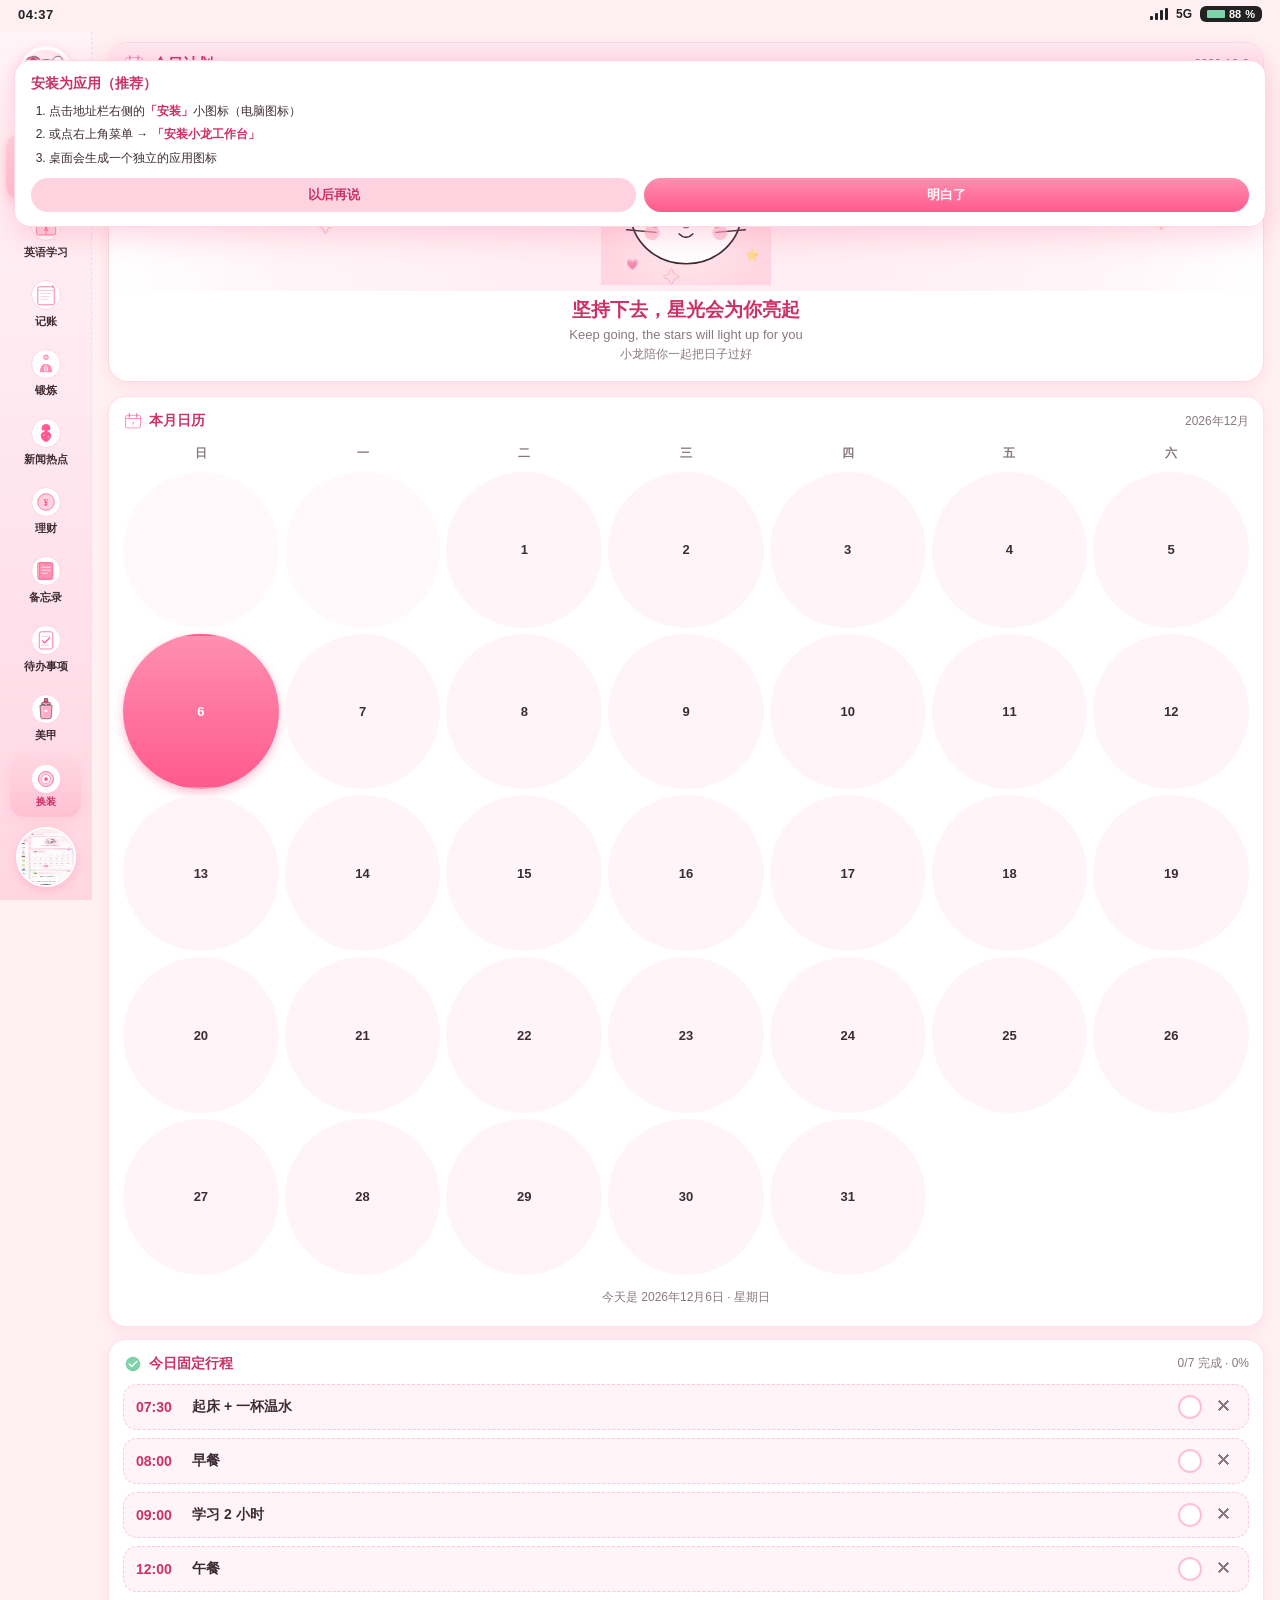
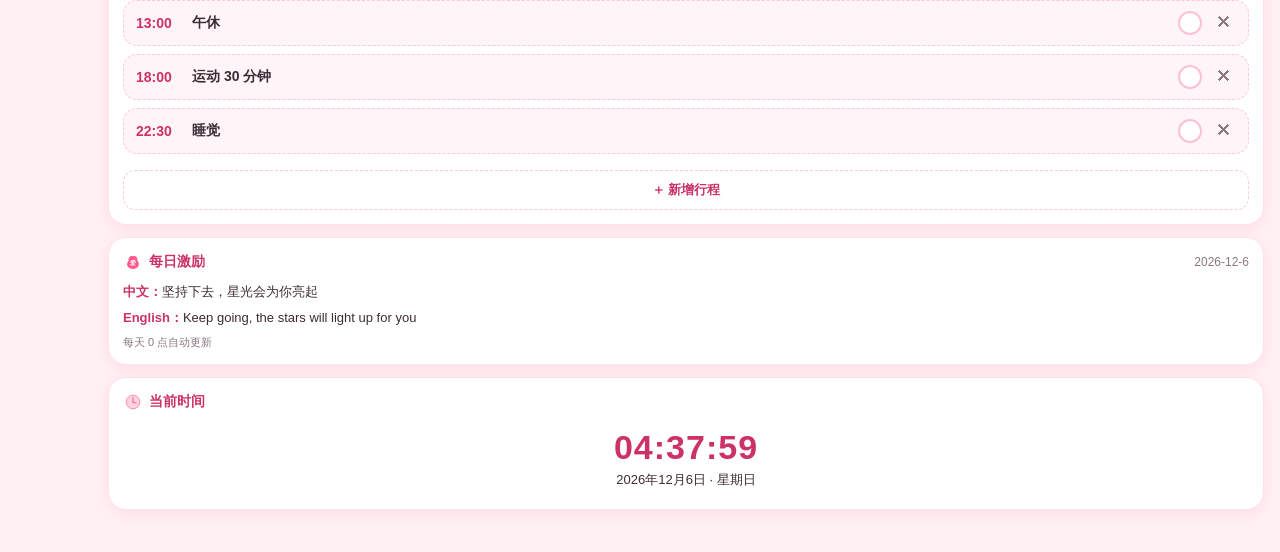
==== commit f1053f4d: "AI 教练添加动作分解配图 用户反馈：BV 号视频链接大量 404（视频被删/失效），希望即使 打不开视频也能直接在工作台里跟练。  改造： - 每个关键词配套 36 张 SVG 火柴人动作配图 - " ====
--- a/index.html
+++ b/index.html
@@ -15,7 +15,7 @@
 <link rel="apple-touch-icon" href="./assets/apple-touch-icon.png?v=2" />
 <link rel="apple-touch-icon" sizes="180x180" href="./assets/apple-touch-icon.png?v=2" />
 <link rel="apple-touch-icon-precomposed" href="./assets/apple-touch-icon.png?v=2" />
-<link rel="stylesheet" href="./styles.css?v=ledger20260801" />
+<link rel="stylesheet" href="./styles.css?v=pose20260801" />
 <title>小龙工作台 · Kitty 风格</title>
 </head>
 <body>
@@ -1254,6 +1254,6 @@
   </div>
 </div>
 
-<script src="./app.js?v=ledger20260801"></script>
+<script src="./app.js?v=pose20260801"></script>
 </body>
 </html>
--- a/styles.css
+++ b/styles.css
@@ -1106,6 +1106,54 @@
 .ai-reply .vid-item{display:flex;justify-content:space-between;padding:3px 0;border-bottom:1px dashed var(--line-d);}
 .ai-reply .vid-item:last-child{border:none;}
 .ai-reply .vid-item a{color:var(--pink-600);text-decoration:none;flex:1;font-weight:600;}
+.muted-small{color:var(--ink-soft);font-size:11px;}
+
+/* AI 教练回复：动作分解卡片 */
+.ai-block{
+  margin-top:10px;padding:10px;border-radius:12px;
+  background:linear-gradient(135deg,#fdf6f0,#fff5e6);
+  border:1px solid #ffd5b8;
+}
+.ai-block-title{
+  font-weight:800;color:#b86b1f;font-size:14px;margin-bottom:8px;
+}
+.ai-video-details{
+  margin-bottom:10px;font-size:12px;
+}
+.ai-video-details summary{
+  cursor:pointer;color:var(--ink-soft);padding:4px 0;
+  list-style:none;user-select:none;
+}
+.ai-video-details summary::before{content:'▶ ';}
+.ai-video-details[open] summary::before{content:'▼ ';}
+.ai-actions-head{
+  font-weight:700;color:var(--pink-700);font-size:13px;
+  margin:8px 0 6px;
+}
+.ai-action-card{
+  display:flex;gap:10px;align-items:center;
+  background:#fff;border-radius:10px;padding:8px;
+  margin-bottom:6px;border:1px solid #ffe8d5;
+}
+.ai-action-img{
+  flex-shrink:0;width:56px;height:56px;
+  border-radius:8px;background:#fdf6f0;overflow:hidden;
+  display:flex;align-items:center;justify-content:center;
+}
+.ai-action-img img{width:100%;height:100%;object-fit:contain;}
+.ai-action-info{flex:1;min-width:0;display:flex;flex-direction:column;gap:1px;}
+.ai-action-num{
+  display:inline-block;width:18px;height:18px;border-radius:50%;
+  background:var(--pink-500);color:#fff;text-align:center;line-height:18px;
+  font-size:11px;font-weight:800;margin-right:4px;
+}
+.ai-action-name{
+  font-size:13px;font-weight:700;color:var(--ink);
+  display:inline-flex;align-items:center;
+}
+.ai-action-time{
+  font-size:11px;color:var(--pink-700);font-weight:600;margin-top:1px;
+}
 
 .ai-chat-input{display:flex;gap:8px;}
 .ai-chat-input input{flex:1;padding:10px 12px;border:1px solid var(--line-d);border-radius:99px;outline:none;font-size:13px;}
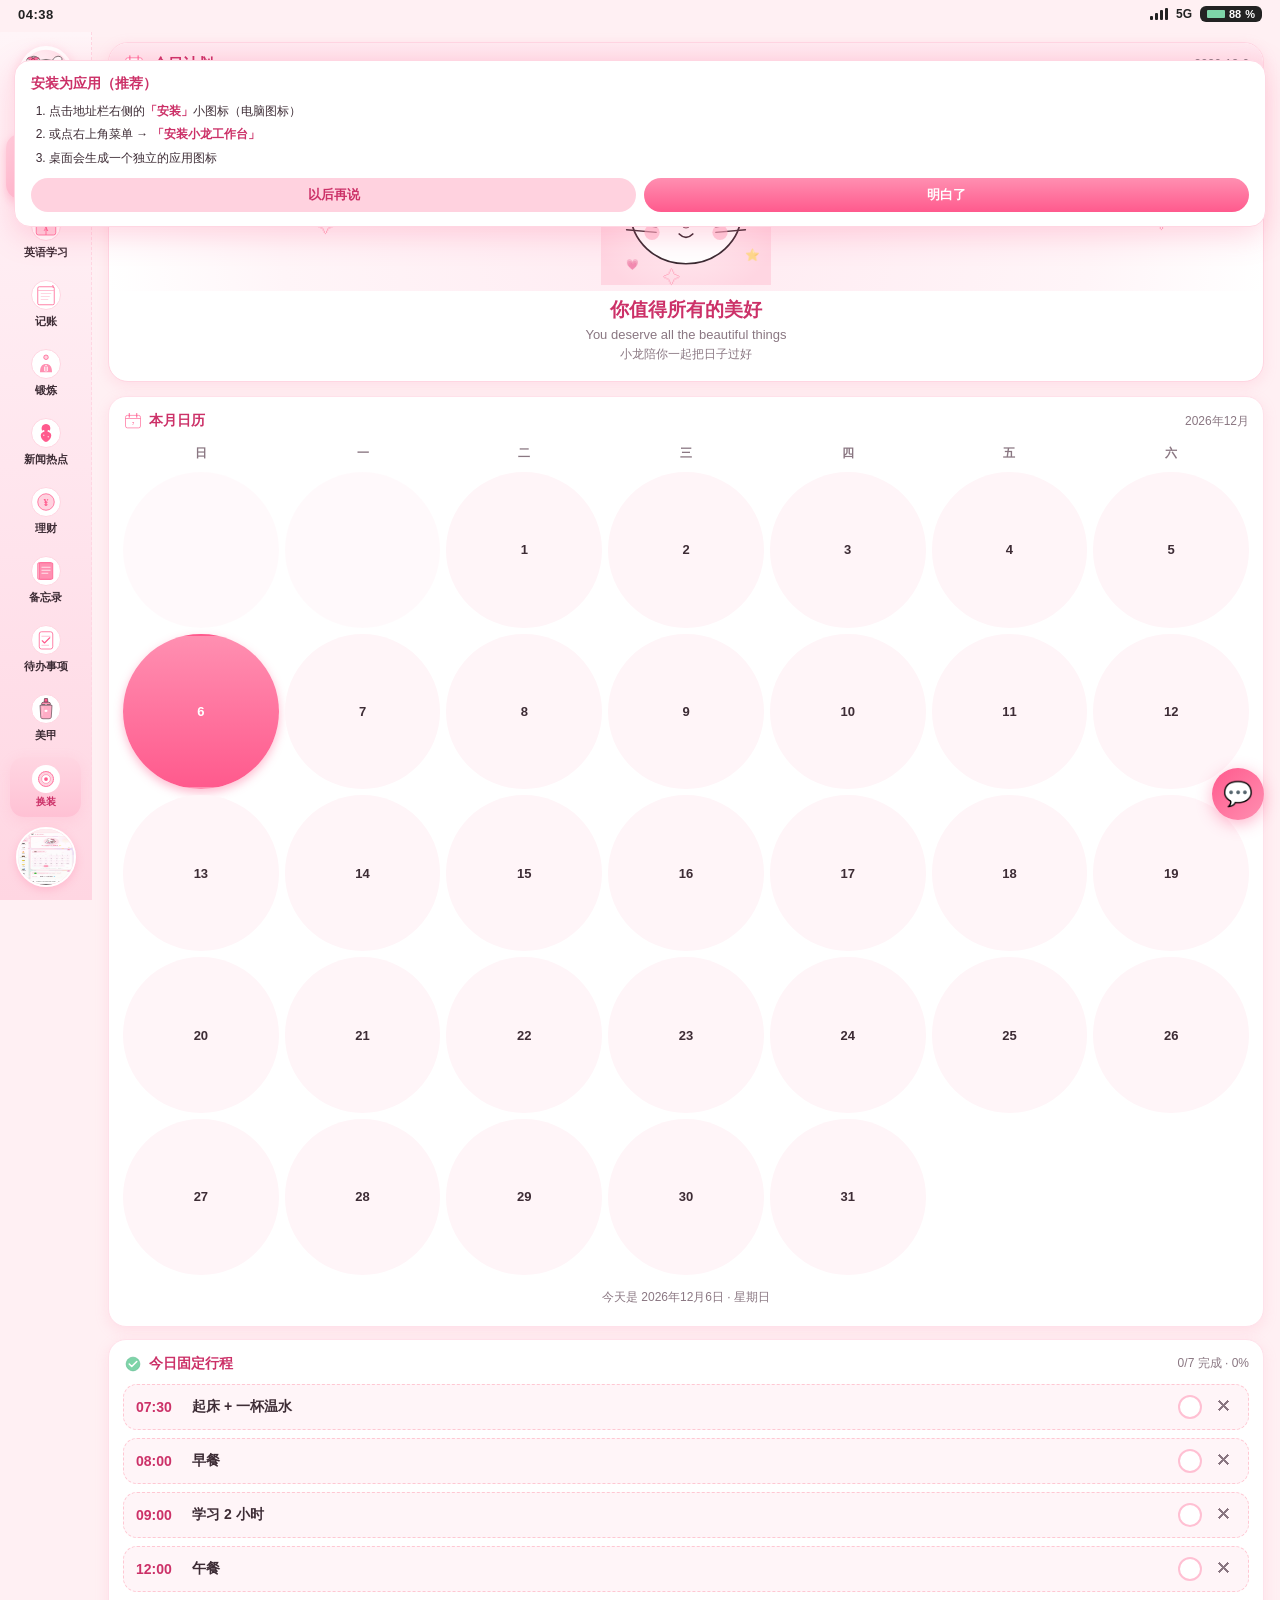
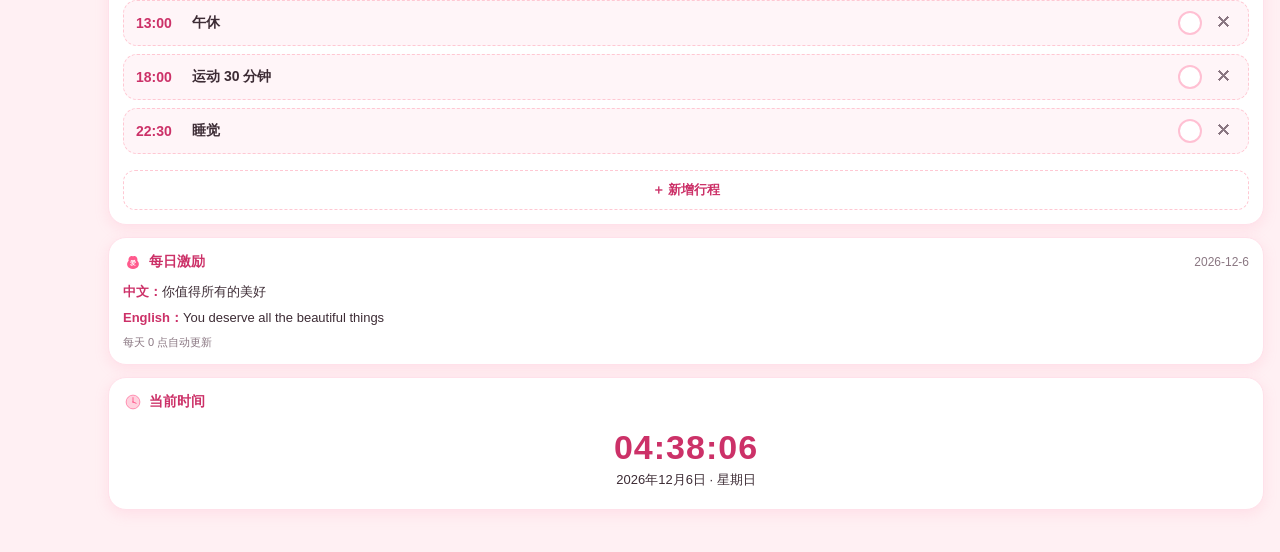
==== commit f482a87e: "新增「问问小龙」AI 助手：工作台内嵌聊天 功能： - 右下角悬浮「💬」按钮，点开聊天面板 - 接入大模型 API（智谱 GLM-4-Flash 永久免费 / DeepSeek 付费） - 每次对话自" ====
--- a/index.html
+++ b/index.html
@@ -15,7 +15,7 @@
 <link rel="apple-touch-icon" href="./assets/apple-touch-icon.png?v=2" />
 <link rel="apple-touch-icon" sizes="180x180" href="./assets/apple-touch-icon.png?v=2" />
 <link rel="apple-touch-icon-precomposed" href="./assets/apple-touch-icon.png?v=2" />
-<link rel="stylesheet" href="./styles.css?v=pose20260801" />
+<link rel="stylesheet" href="./styles.css?v=ai20260803" />
 <title>小龙工作台 · Kitty 风格</title>
 </head>
 <body>
@@ -1254,6 +1254,79 @@
   </div>
 </div>
 
-<script src="./app.js?v=pose20260801"></script>
+<!-- 💬 问问小龙 悬浮按钮 + 聊天面板 -->
+<button class="ai-fab" id="aiFab" aria-label="问问小龙">💬</button>
+<div class="ai-panel-overlay" id="aiPanelOverlay" hidden></div>
+<div class="ai-panel" id="aiPanel" hidden>
+  <div class="ai-panel-head">
+    <div class="ai-panel-title">
+      <span class="ai-panel-avatar">🐱</span>
+      <div>
+        <div class="ai-panel-name">问问小龙</div>
+        <div class="ai-panel-sub" id="aiPanelSub">已连接 · 工作台数据同步中</div>
+      </div>
+    </div>
+    <div style="display:flex;align-items:center;gap:4px;">
+      <button class="ai-panel-icon-btn" id="aiSettingsBtn" title="设置">⚙️</button>
+      <button class="ai-panel-close" id="aiPanelClose">✕</button>
+    </div>
+  </div>
+  <div class="ai-panel-body" id="aiPanelBody">
+    <div class="ai-panel-welcome">
+      <div class="ai-welcome-emoji">👋</div>
+      <div class="ai-welcome-text">你好呀！我能看到你工作台的所有数据（账单/锻炼/美甲/待办）。<br>试试问我：</div>
+      <div class="ai-suggest-list">
+        <button class="ai-suggest" data-q="我这个月花了多少钱？存在哪些问题上">这个月花了多少？</button>
+        <button class="ai-suggest" data-q="分析下我的锻炼打卡情况，给建议">分析锻炼情况</button>
+        <button class="ai-suggest" data-q="我的存钱进度怎么样？要怎么改进">存钱进度分析</button>
+        <button class="ai-suggest" data-q="看看我的待办，哪些该优先处理">待办优先级</button>
+      </div>
+    </div>
+  </div>
+  <div class="ai-panel-input">
+    <textarea id="aiPanelInput" placeholder="问我任何关于工作台的事..." rows="1"></textarea>
+    <button id="aiPanelSend" class="ai-panel-send">↑</button>
+  </div>
+</div>
+
+<!-- 💬 问问小龙 设置弹窗 -->
+<div class="modal-overlay" id="aiSettingsModal" hidden>
+  <div class="modal">
+    <div class="modal-head">
+      <h3>⚙️ AI 助手设置</h3>
+      <button class="modal-close" data-close="aiSettingsModal">✕</button>
+    </div>
+    <div class="modal-body">
+      <div class="ai-settings-info">
+        <p><b>为什么要 API key？</b></p>
+        <p class="muted" style="font-size:12px;line-height:1.6;">AI 助手需要连接大模型才能对话。推荐用「智谱 GLM-4-Flash」——<b>永久免费</b>，不用充钱。</p>
+        <p style="margin-top:10px;"><b>获取免费 key：</b></p>
+        <ol style="font-size:12px;color:var(--ink-soft);line-height:1.8;padding-left:18px;">
+          <li>打开 <a href="https://open.bigmodel.cn" target="_blank">open.bigmodel.cn</a> 注册（手机号/微信）</li>
+          <li>进入控制台 → 左侧「API Keys」</li>
+          <li>创建一个 key，复制粘贴到下方</li>
+        </ol>
+      </div>
+      <div class="form-row" style="grid-template-columns:1fr;margin-top:12px;">
+        <label style="font-size:12px;color:var(--ink-soft);font-weight:600;">API 提供商</label>
+        <select id="aiProviderSelect" style="padding:8px 10px;border:1px solid var(--line-d);border-radius:8px;font-size:13px;margin-top:4px;">
+          <option value="zhipu">智谱 GLM-4-Flash（永久免费）</option>
+          <option value="deepseek">DeepSeek（付费）</option>
+        </select>
+      </div>
+      <div class="form-row" style="grid-template-columns:1fr;margin-top:10px;">
+        <label style="font-size:12px;color:var(--ink-soft);font-weight:600;">API Key</label>
+        <input id="aiKeyInput" placeholder="粘贴你的 API key（sk-开头）" style="padding:10px 12px;border:1px solid var(--line-d);border-radius:8px;font-size:13px;margin-top:4px;font-family:monospace;" />
+      </div>
+      <div id="aiSettingsStatus" style="margin-top:10px;font-size:12px;"></div>
+    </div>
+    <div class="modal-actions">
+      <button class="btn-soft" data-close="aiSettingsModal">取消</button>
+      <button id="aiSettingsSave" class="btn-pink">保存</button>
+    </div>
+  </div>
+</div>
+
+<script src="./app.js?v=ai20260803"></script>
 </body>
 </html>
--- a/styles.css
+++ b/styles.css
@@ -1168,3 +1168,147 @@
   .week-overview{grid-template-columns:repeat(5,1fr);gap:4px;}
   .week-overview-cell{font-size:9px;}
 }
+
+/* ====== 💬 问问小龙 聊天面板 ====== */
+.ai-fab{
+  position:fixed;right:16px;bottom:80px;z-index:200;
+  width:52px;height:52px;border-radius:50%;border:none;
+  background:linear-gradient(135deg,#ff5a8d,#ff8fb1);
+  color:#fff;font-size:24px;cursor:pointer;
+  box-shadow:0 4px 16px rgba(255,90,141,0.45);
+  display:flex;align-items:center;justify-content:center;
+  transition:transform .2s, box-shadow .2s;
+}
+.ai-fab:active{transform:scale(0.92);}
+.ai-fab.has-new::after{
+  content:'';position:absolute;top:-2px;right:-2px;
+  width:12px;height:12px;border-radius:50%;background:#ff3b3b;
+  border:2px solid #fff;
+}
+
+.ai-panel-overlay{
+  position:fixed;inset:0;background:rgba(0,0,0,0.4);z-index:250;
+  opacity:0;transition:opacity .25s;
+}
+.ai-panel-overlay.show{opacity:1;}
+.ai-panel{
+  position:fixed;right:0;bottom:0;z-index:260;
+  width:100%;max-width:480px;height:85vh;max-height:640px;
+  background:#fff;border-radius:20px 20px 0 0;
+  display:flex;flex-direction:column;
+  transform:translateY(100%);transition:transform .3s cubic-bezier(.22,1,.36,1);
+  box-shadow:0 -4px 30px rgba(0,0,0,0.15);
+}
+.ai-panel.show{transform:translateY(0);}
+.ai-panel[hidden]{display:none;}
+
+.ai-panel-head{
+  display:flex;align-items:center;justify-content:space-between;
+  padding:14px 16px;border-bottom:1px solid var(--line-d);
+  background:linear-gradient(135deg,#fff5f8,#fff);
+  border-radius:20px 20px 0 0;
+}
+.ai-panel-title{display:flex;align-items:center;gap:10px;}
+.ai-panel-avatar{
+  width:36px;height:36px;border-radius:50%;
+  background:linear-gradient(135deg,#ff5a8d,#ff8fb1);
+  display:flex;align-items:center;justify-content:center;font-size:18px;
+}
+.ai-panel-name{font-weight:800;font-size:15px;color:var(--ink);}
+.ai-panel-sub{font-size:11px;color:var(--ink-soft);margin-top:1px;}
+.ai-panel-close{
+  width:28px;height:28px;border-radius:50%;border:none;
+  background:var(--bg-soft);color:var(--ink-soft);font-size:14px;
+  cursor:pointer;display:flex;align-items:center;justify-content:center;
+}
+.ai-panel-close:active{background:var(--line-d);}
+.ai-panel-icon-btn{
+  width:28px;height:28px;border-radius:50%;border:none;
+  background:var(--bg-soft);font-size:14px;cursor:pointer;
+  display:flex;align-items:center;justify-content:center;
+}
+.ai-panel-icon-btn:active{background:var(--line-d);}
+
+.ai-settings-info{
+  background:var(--bg-soft);border-radius:12px;padding:12px;
+  font-size:13px;line-height:1.6;
+}
+.ai-settings-info a{color:var(--pink-600);}
+.ai-settings-info ol{margin:4px 0;}
+.ai-settings-show-link{
+  display:inline-block;margin-top:8px;padding:6px 14px;
+  background:var(--pink-500);color:#fff;border-radius:99px;
+  font-size:12px;font-weight:600;cursor:pointer;border:none;
+}
+
+.ai-panel-body{
+  flex:1;overflow-y:auto;padding:14px;
+  background:#fafafa;
+}
+.ai-panel-welcome{
+  text-align:center;padding:30px 16px;
+}
+.ai-welcome-emoji{font-size:40px;margin-bottom:10px;}
+.ai-welcome-text{font-size:13px;color:var(--ink-soft);line-height:1.6;margin-bottom:16px;}
+.ai-suggest-list{display:flex;flex-direction:column;gap:8px;}
+.ai-suggest{
+  padding:10px 14px;border-radius:12px;border:1px solid var(--pink-100);
+  background:#fff;color:var(--pink-700);font-size:13px;font-weight:600;
+  cursor:pointer;text-align:left;transition:all .15s;
+}
+.ai-suggest:active{background:var(--pink-50);transform:scale(0.98);}
+
+.ai-msg{margin-bottom:12px;display:flex;}
+.ai-msg.user{justify-content:flex-end;}
+.ai-msg-bubble{
+  max-width:85%;padding:10px 14px;border-radius:14px;
+  font-size:13px;line-height:1.6;white-space:pre-wrap;word-break:break-word;
+}
+.ai-msg.user .ai-msg-bubble{
+  background:var(--pink-500);color:#fff;
+  border-radius:14px 14px 4px 14px;
+}
+.ai-msg.bot .ai-msg-bubble{
+  background:#fff;border:1px solid var(--line-d);
+  border-radius:4px 14px 14px 14px;
+  color:var(--ink);
+}
+.ai-msg.bot .ai-msg-bubble b{color:var(--pink-700);}
+.ai-msg.bot .ai-msg-bubble code{
+  background:var(--bg-soft);padding:1px 5px;border-radius:4px;
+  font-size:12px;color:var(--pink-700);
+}
+.ai-msg-typing{
+  display:inline-flex;gap:4px;padding:14px;
+}
+.ai-msg-typing span{
+  width:7px;height:7px;border-radius:50%;background:var(--pink-300);
+  animation:typing 1.2s infinite;
+}
+.ai-msg-typing span:nth-child(2){animation-delay:.2s;}
+.ai-msg-typing span:nth-child(3){animation-delay:.4s;}
+@keyframes typing{0%,60%,100%{transform:translateY(0);opacity:.4;}30%{transform:translateY(-6px);opacity:1;}}
+
+.ai-panel-input{
+  display:flex;gap:8px;padding:10px 12px;
+  border-top:1px solid var(--line-d);background:#fff;
+}
+.ai-panel-input textarea{
+  flex:1;padding:10px 12px;border:1px solid var(--line-d);
+  border-radius:18px;outline:none;font-size:13px;font-family:inherit;
+  resize:none;max-height:100px;line-height:1.5;
+}
+.ai-panel-input textarea:focus{border-color:var(--pink-500);}
+.ai-panel-send{
+  width:38px;height:38px;border-radius:50%;border:none;
+  background:var(--pink-500);color:#fff;font-size:16px;
+  cursor:pointer;flex-shrink:0;align-self:flex-end;
+  display:flex;align-items:center;justify-content:center;
+}
+.ai-panel-send:active{transform:scale(0.92);}
+.ai-panel-send:disabled{background:var(--line-d);cursor:not-allowed;}
+
+@media (max-width:760px){
+  .ai-fab{right:12px;bottom:72px;width:48px;height:48px;font-size:22px;}
+  .ai-panel{height:90vh;}
+}
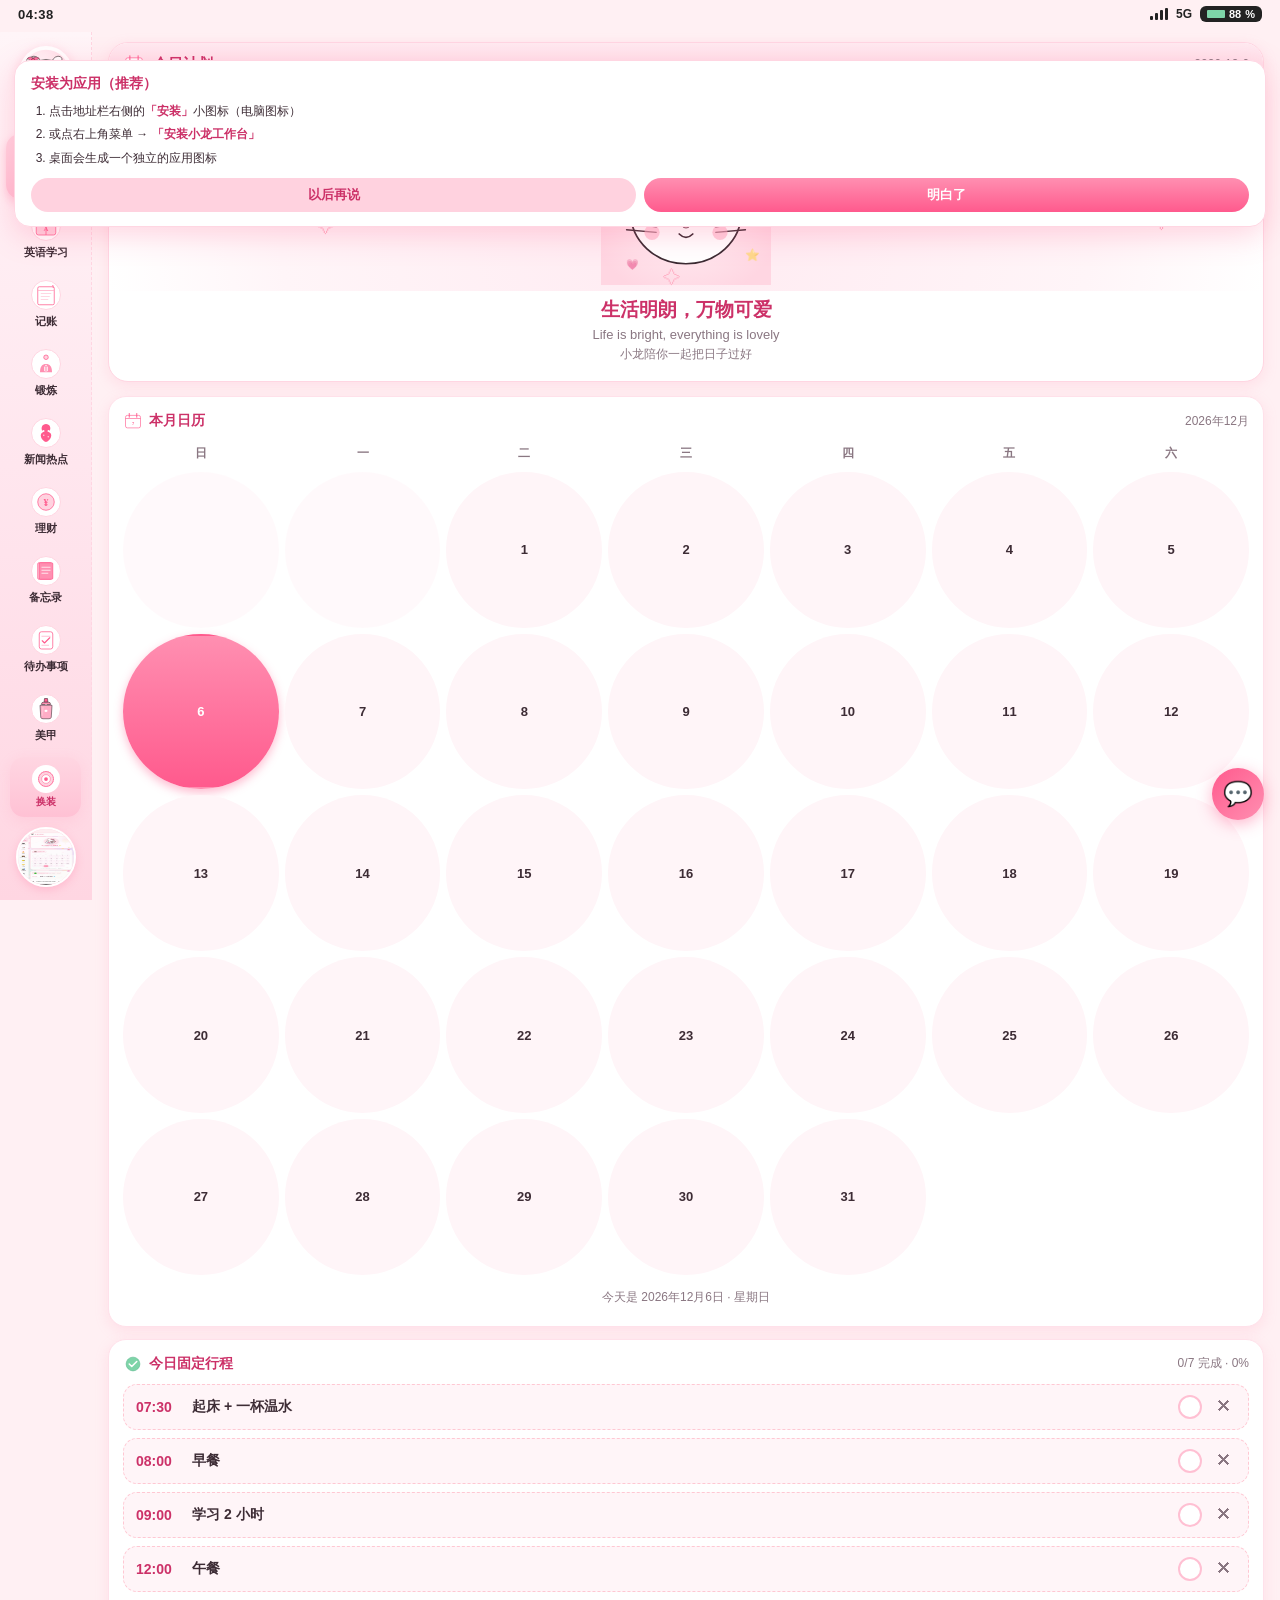
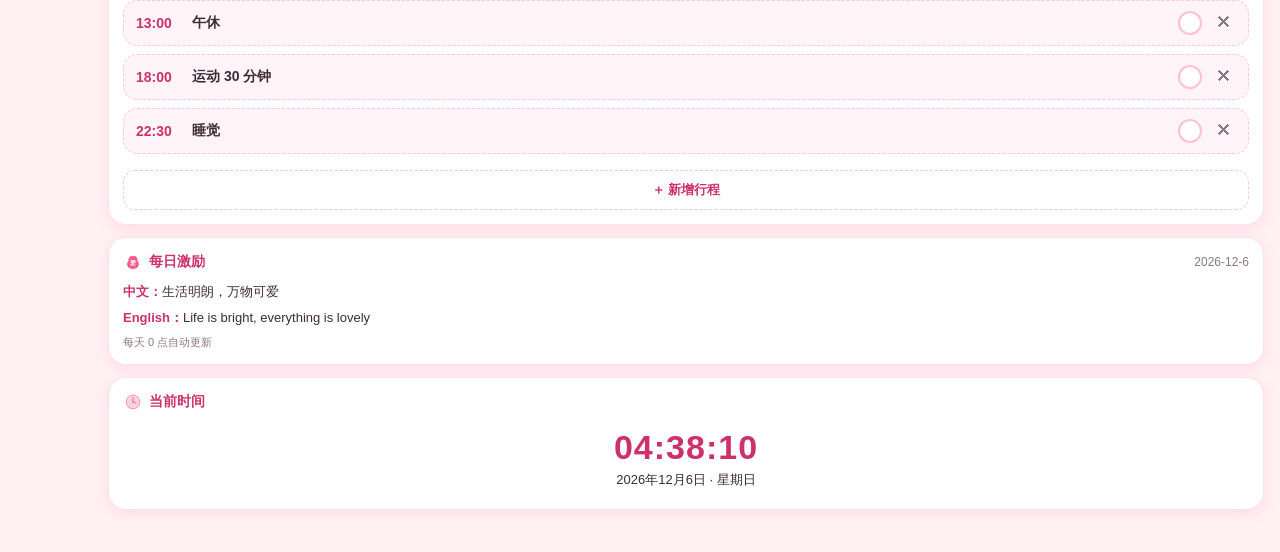
==== commit 2f13e0bd: "预填智谱 API key，开箱即用 用户提供的智谱 GLM-4-Flash key 已验证可用（永久免费） 现在打开工作台点💬就能直接对话，无需手动配置" ====
--- a/index.html
+++ b/index.html
@@ -15,7 +15,7 @@
 <link rel="apple-touch-icon" href="./assets/apple-touch-icon.png?v=2" />
 <link rel="apple-touch-icon" sizes="180x180" href="./assets/apple-touch-icon.png?v=2" />
 <link rel="apple-touch-icon-precomposed" href="./assets/apple-touch-icon.png?v=2" />
-<link rel="stylesheet" href="./styles.css?v=ai20260803" />
+<link rel="stylesheet" href="./styles.css?v=aion20260803" />
 <title>小龙工作台 · Kitty 风格</title>
 </head>
 <body>
@@ -1327,6 +1327,6 @@
   </div>
 </div>
 
-<script src="./app.js?v=ai20260803"></script>
+<script src="./app.js?v=aion20260803"></script>
 </body>
 </html>
